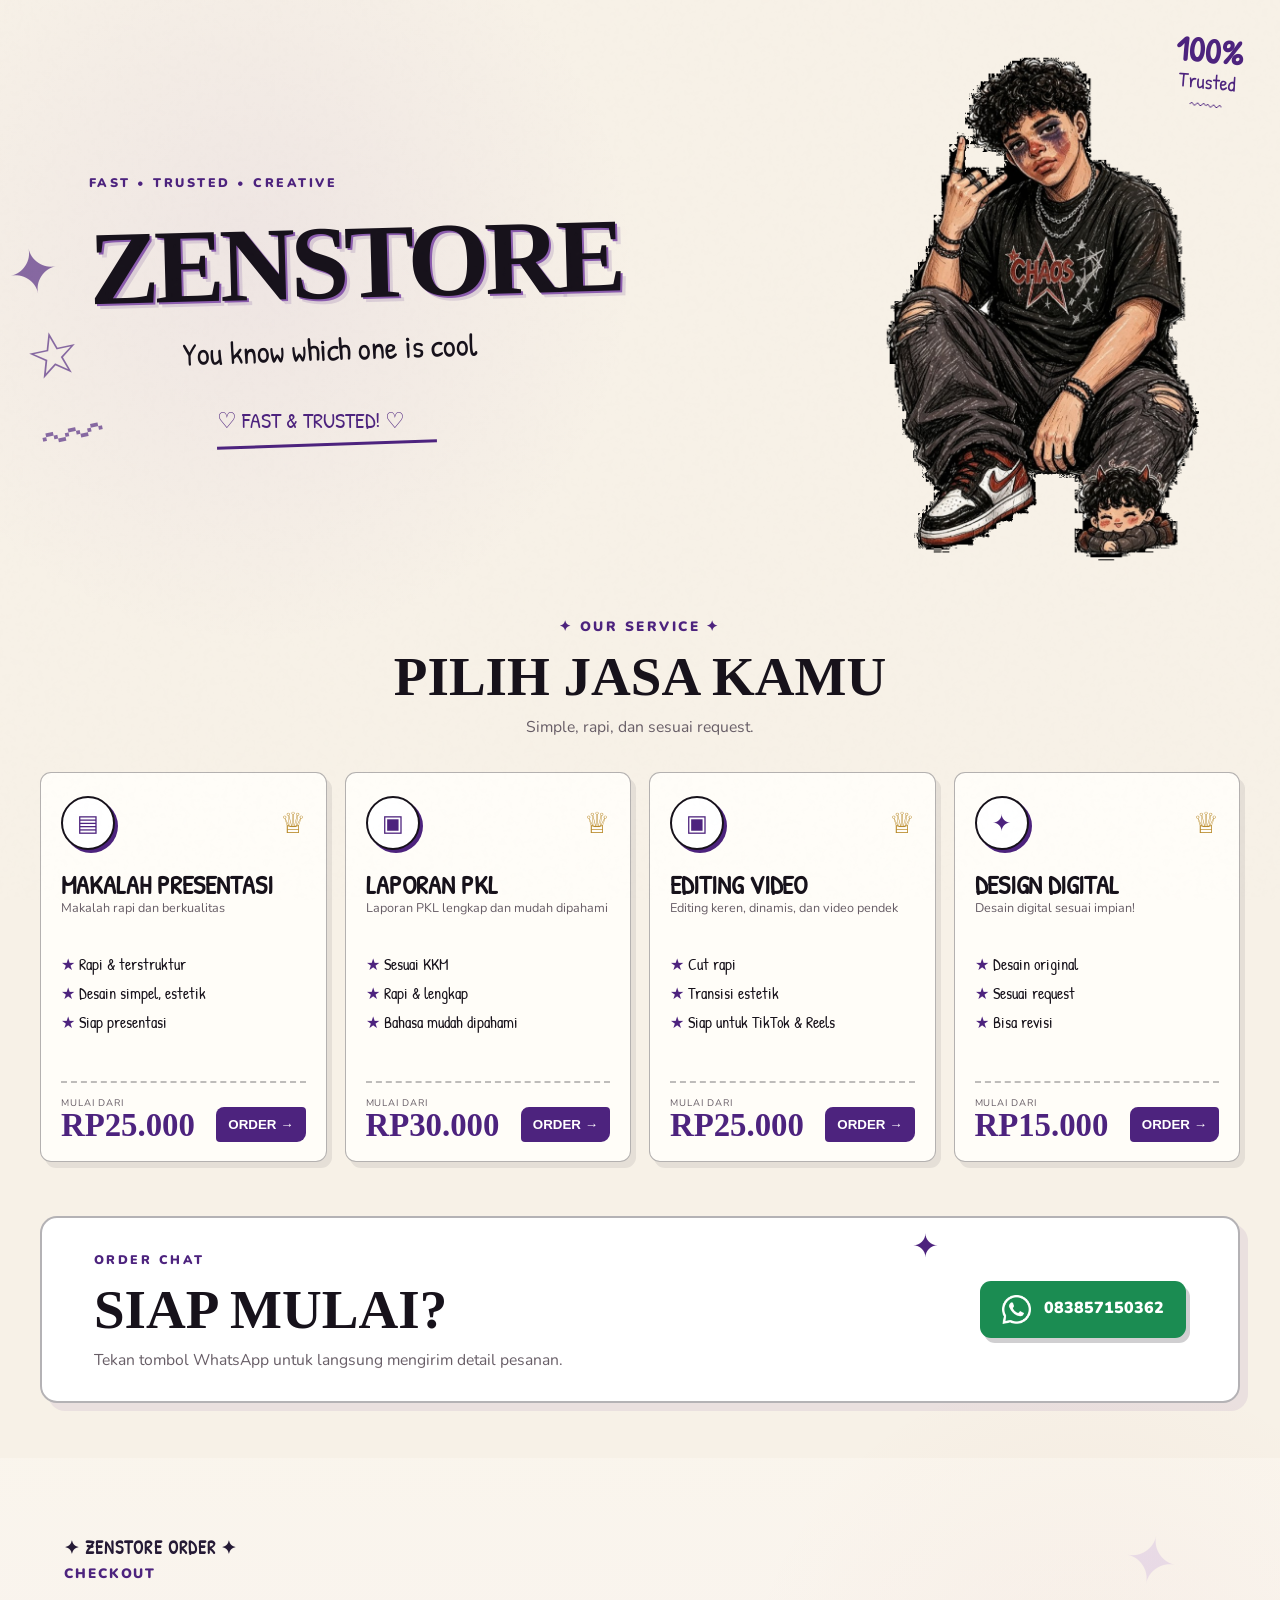
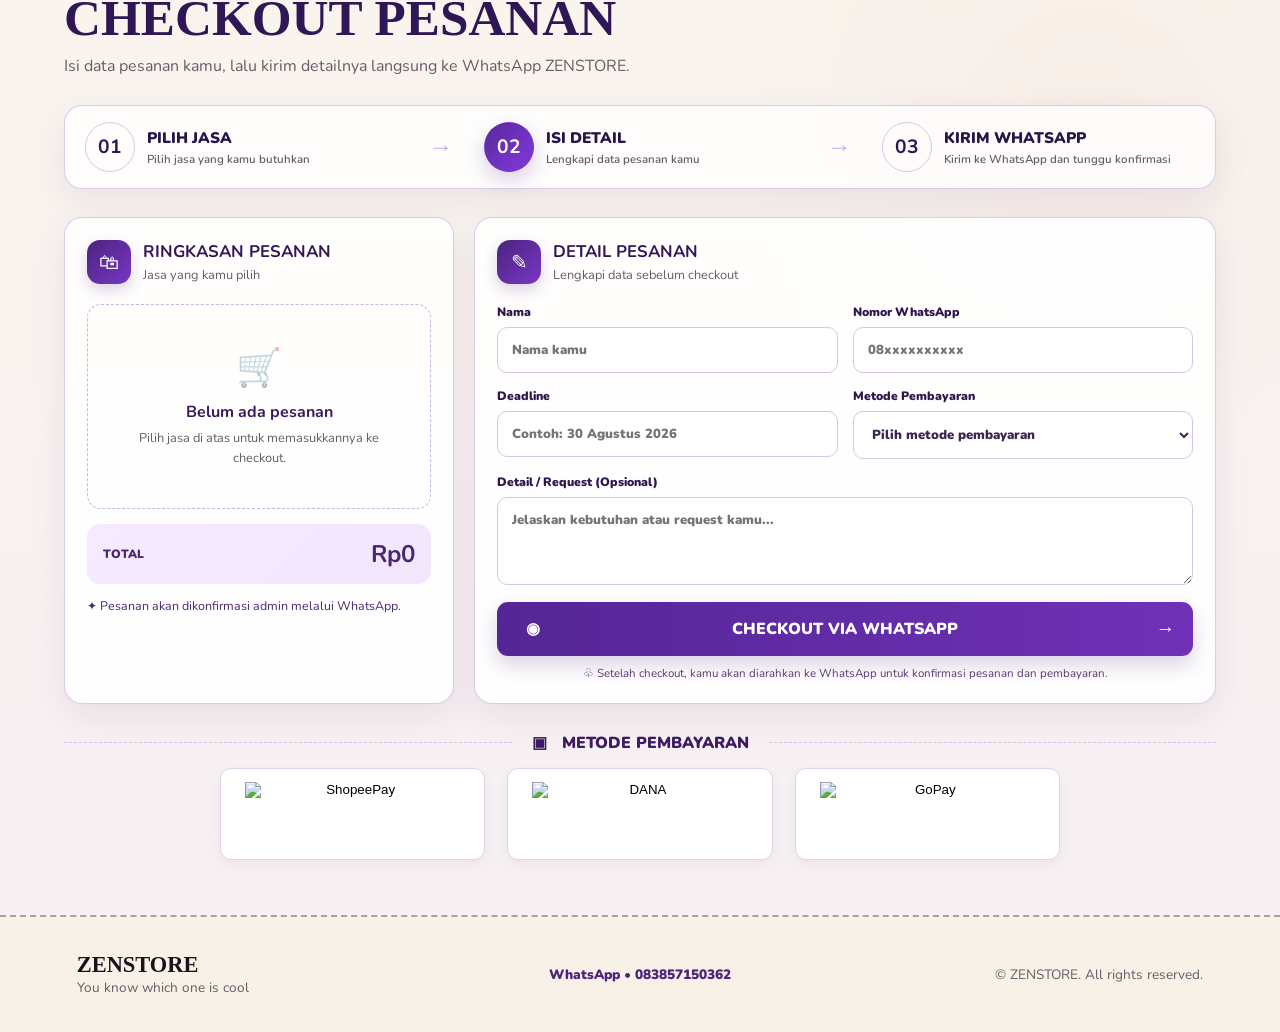
==== index.html @ d2e1fb4a "Update index.html" ====
<!DOCTYPE html>
<html lang="id">
<head>
  <meta charset="UTF-8">
  <meta name="viewport" content="width=device-width, initial-scale=1.0">
  <meta name="description" content="ZENSTORE - Jasa Digital">
  <title>ZENSTORE — Jasa Digital</title>
  <link rel="stylesheet" href="style.css">
  <link rel="preconnect" href="https://fonts.googleapis.com">
  <link rel="preconnect" href="https://fonts.gstatic.com" crossorigin>
  <link href="https://fonts.googleapis.com/css2?family=Patrick+Hand&family=Permanent+Marker&family=Nunito:wght@400;600;700;800;900&display=swap" rel="stylesheet">
</head>
<body>
  <header class="hero">
    <div class="hero-doodles">✦<br>☆<br>〰</div>

    <div class="hero-copy">
      <span class="mini-label">FAST • TRUSTED • CREATIVE</span>
      <h1>ZENSTORE</h1>
      <p class="tagline">You know which one is cool</p>
      <div class="trust">♡ FAST &amp; TRUSTED! ♡<span></span></div>
    </div>

    <div class="trust-badge">
      <strong>100%</strong>
      <span>Trusted</span>
      <small>〰〰</small>
    </div>

    <div class="hero-art">
      <img src="referensi.png?v=2" alt="Ilustrasi ZENSTORE">
    </div>
  </header>

  <main>
    <section class="services-section" id="layanan">
      <div class="section-heading">
        <span>✦ OUR SERVICE ✦</span>
        <h2>PILIH JASA KAMU</h2>
        <p>Simple, rapi, dan sesuai request.</p>
      </div>

      <div class="services-grid">
        <article class="service-card">
          <div class="card-top"><div class="service-icon">▤</div><div class="crown">♕</div></div>
          <h3>MAKALAH PRESENTASI</h3>
          <p class="desc">Makalah rapi dan berkualitas</p>
          <ul>
            <li>★ Rapi &amp; terstruktur</li>
            <li>★ Desain simpel, estetik</li>
            <li>★ Siap presentasi</li>
          </ul>
          <div class="price-row">
            <div><small>MULAI DARI</small><strong>RP25.000</strong></div>
            <button class="order-btn" onclick="orderService('Makalah Presentasi','Rp25.000')">ORDER →</button>
          </div>
        </article>

        <article class="service-card">
          <div class="card-top"><div class="service-icon">▣</div><div class="crown">♕</div></div>
          <h3>LAPORAN PKL</h3>
          <p class="desc">Laporan PKL lengkap dan mudah dipahami</p>
          <ul>
            <li>★ Sesuai KKM</li>
            <li>★ Rapi &amp; lengkap</li>
            <li>★ Bahasa mudah dipahami</li>
          </ul>
          <div class="price-row">
            <div><small>MULAI DARI</small><strong>RP30.000</strong></div>
            <button class="order-btn" onclick="orderService('Laporan PKL','Rp30.000')">ORDER →</button>
          </div>
        </article>

        <article class="service-card">
          <div class="card-top"><div class="service-icon">▣</div><div class="crown">♕</div></div>
          <h3>EDITING VIDEO</h3>
          <p class="desc">Editing keren, dinamis, dan video pendek</p>
          <ul>
            <li>★ Cut rapi</li>
            <li>★ Transisi estetik</li>
            <li>★ Siap untuk TikTok &amp; Reels</li>
          </ul>
          <div class="price-row">
            <div><small>MULAI DARI</small><strong>RP25.000</strong></div>
            <button class="order-btn" onclick="orderService('Editing Video','Rp25.000')">ORDER →</button>
          </div>
        </article>

        <article class="service-card">
          <div class="card-top"><div class="service-icon">✦</div><div class="crown">♕</div></div>
          <h3>DESIGN DIGITAL</h3>
          <p class="desc">Desain digital sesuai impian!</p>
          <ul>
            <li>★ Desain original</li>
            <li>★ Sesuai request</li>
            <li>★ Bisa revisi</li>
          </ul>
          <div class="price-row">
            <div><small>MULAI DARI</small><strong>RP15.000</strong></div>
            <button class="order-btn" onclick="orderService('Design Digital','Rp15.000')">ORDER →</button>
          </div>
        </article>
      </div>
    </section>

    <section class="order-section" id="order">
      <div class="order-paper">
        <div class="scribble">✦</div>
        <div>
          <span class="eyebrow">ORDER CHAT</span>
          <h2>SIAP MULAI?</h2>
          <p>Tekan tombol WhatsApp untuk langsung mengirim detail pesanan.</p>
        </div>
        <a class="whatsapp-main" href="https://wa.me/6283857150362" target="_blank" rel="noopener">
          <span class="wa-icon"><img src="whatsapp.png?v=2" alt=""></span>
          083857150362
        </a>
      </div>
    </section>

    <section class="checkout-section" id="checkout">
      <div class="checkout-head">
        <div>
          <span class="checkout-kicker">✦ ZENSTORE ORDER ✦</span>
          <span class="checkout-label">CHECKOUT</span>
          <h2>CHECKOUT PESANAN</h2>
          <p>Isi data pesanan kamu, lalu kirim detailnya langsung ke WhatsApp ZENSTORE.</p>
        </div>
        <div class="checkout-steps" aria-label="Tahapan checkout">
          <div class="step active"><b>01</b><span>PILIH JASA<small>Pilih jasa yang kamu butuhkan</small></span></div>
          <i>→</i>
          <div class="step current"><b>02</b><span>ISI DETAIL<small>Lengkapi data pesanan kamu</small></span></div>
          <i>→</i>
          <div class="step"><b>03</b><span>KIRIM WHATSAPP<small>Kirim ke WhatsApp dan tunggu konfirmasi</small></span></div>
        </div>
      </div>

      <div class="checkout-layout">
        <aside class="order-summary">
          <div class="checkout-card-title"><span class="checkout-icon">🛍</span><div><h3>RINGKASAN PESANAN</h3><p>Jasa yang kamu pilih</p></div></div>
          <div class="cart-items" id="checkoutItems">
            <div class="empty-cart"><span>🛒</span><strong>Belum ada pesanan</strong><p>Pilih jasa di atas untuk memasukkannya ke checkout.</p></div>
          </div>
          <div class="checkout-total"><span>TOTAL</span><strong id="checkoutTotal">Rp0</strong></div>
          <div class="checkout-confirm">✦ Pesanan akan dikonfirmasi admin melalui WhatsApp.</div>
        </aside>

        <div class="checkout-form-card">
          <div class="checkout-card-title"><span class="checkout-icon">✎</span><div><h3>DETAIL PESANAN</h3><p>Lengkapi data sebelum checkout</p></div></div>
          <form id="checkoutForm">
            <div class="form-grid">
              <label>Nama<input id="customerName" type="text" placeholder="Nama kamu" required></label>
              <label>Nomor WhatsApp<input id="customerWhatsapp" type="tel" placeholder="08xxxxxxxxxx" required></label>
              <label>Deadline<input id="customerDeadline" type="text" placeholder="Contoh: 30 Agustus 2026" required></label>
              <label>Metode Pembayaran
                <select id="paymentMethod" required>
                  <option value="">Pilih metode pembayaran</option>
                  <option>ShopeePay</option>
                  <option>DANA</option>
                  <option>GoPay</option>
                </select>
              </label>
              <label class="full">Detail / Request (Opsional)<textarea id="customerDetail" rows="3" placeholder="Jelaskan kebutuhan atau request kamu..."></textarea></label>
            </div>
            <button class="checkout-submit" type="submit"><span>◉</span> CHECKOUT VIA WHATSAPP <b>→</b></button>
            <p class="checkout-note">♧ Setelah checkout, kamu akan diarahkan ke WhatsApp untuk konfirmasi pesanan dan pembayaran.</p>
          </form>
        </div>
      </div>

      <div class="checkout-payment">
        <div class="payment-divider"><span>▣ &nbsp; METODE PEMBAYARAN</span></div>
        <div class="payment-logo-row">
          <button type="button" class="payment-logo-card" data-method="ShopeePay"><img src="./assets/payment/shopeepay.jpg" alt="ShopeePay"></button>
          <button type="button" class="payment-logo-card" data-method="DANA"><img src="./assets/payment/dana.png" alt="DANA"></button>
          <button type="button" class="payment-logo-card" data-method="GoPay"><img src="./assets/payment/gopay.png" alt="GoPay"></button>
        </div>
      </div>
    </section>
  </main>

  <footer>
    <div><strong>ZENSTORE</strong><span>You know which one is cool</span></div>
    <a href="https://wa.me/6283857150362" target="_blank" rel="noopener">WhatsApp • 083857150362</a>
    <p>© ZENSTORE. All rights reserved.</p>
  </footer>

  <div class="toast" id="toast"></div>

  <script>
    const waNumber = "6283857150362";

    let cart = JSON.parse(localStorage.getItem("zenstoreCart") || "[]");

    function parsePrice(price) {
      return Number(String(price).replace(/[^0-9]/g, "")) || 0;
    }

    function orderService(service, price) {
      const existing = cart.find(item => item.service === service);
      if (existing) existing.qty += 1;
      else cart.push({ service, price, amount: parsePrice(price), qty: 1 });
      saveCart();
      renderCart();
      document.getElementById("checkout").scrollIntoView({ behavior: "smooth", block: "start" });
      showToast(`${service} ditambahkan ke checkout.`);
    }

    function saveCart() {
      localStorage.setItem("zenstoreCart", JSON.stringify(cart));
    }

    function renderCart() {
      const box = document.getElementById("checkoutItems");
      const totalEl = document.getElementById("checkoutTotal");
      if (!box || !totalEl) return;
      if (!cart.length) {
        box.innerHTML = '<div class="empty-cart"><span>🛒</span><strong>Belum ada pesanan</strong><p>Pilih jasa di atas untuk memasukkannya ke checkout.</p></div>';
        totalEl.textContent = "Rp0";
        return;
      }
      let total = 0;
      box.innerHTML = cart.map((item, index) => {
        const subtotal = item.amount * item.qty;
        total += subtotal;
        return `<div class="cart-row">
          <div class="cart-info"><strong>${item.service}</strong><small>${item.price} / item</small></div>
          <div class="qty-controls"><button type="button" onclick="changeQty(${index}, -1)" aria-label="Kurangi">−</button><b>${item.qty}</b><button type="button" onclick="changeQty(${index}, 1)" aria-label="Tambah">+</button></div>
          <strong class="cart-subtotal">Rp${subtotal.toLocaleString('id-ID')}</strong>
          <button type="button" class="cart-remove" onclick="removeItem(${index})" aria-label="Hapus">×</button>
        </div>`;
      }).join("");
      totalEl.textContent = `Rp${total.toLocaleString("id-ID")}`;
    }

    function changeQty(index, delta) {
      cart[index].qty += delta;
      if (cart[index].qty <= 0) cart.splice(index, 1);
      saveCart();
      renderCart();
    }

    function removeItem(index) {
      cart.splice(index, 1);
      saveCart();
      renderCart();
    }

    document.getElementById("checkoutForm")?.addEventListener("submit", function (e) {
      e.preventDefault();
      if (!cart.length) { showToast("Pilih jasa terlebih dahulu."); return; }
      const name = document.getElementById("customerName").value.trim();
      const phone = document.getElementById("customerWhatsapp").value.trim();
      const deadline = document.getElementById("customerDeadline").value.trim();
      const method = document.getElementById("paymentMethod").value;
      const detail = document.getElementById("customerDetail").value.trim() || "-";
      const items = cart.map(item => `• ${item.service} x${item.qty} — Rp${(item.amount * item.qty).toLocaleString("id-ID")}`).join("\n");
      const total = cart.reduce((sum, item) => sum + item.amount * item.qty, 0);
      const text = `Halo ZENSTORE! Saya ingin checkout pesanan.\n\n*Pesanan:*\n${items}\n\n*Total:* Rp${total.toLocaleString("id-ID")}\n*Nama:* ${name}\n*WhatsApp:* ${phone}\n*Deadline:* ${deadline}\n*Pembayaran:* ${method}\n*Detail/Request:* ${detail}\n\nMohon konfirmasi pesanan dan pembayaran. Terima kasih!`;
      window.open(`https://wa.me/${waNumber}?text=${encodeURIComponent(text)}`, "_blank");
    });

    document.querySelectorAll(".payment-logo-card").forEach(card => {
      card.addEventListener("click", () => {
        document.getElementById("paymentMethod").value = card.dataset.method;
        document.getElementById("paymentMethod").scrollIntoView({ behavior: "smooth", block: "center" });
        showToast(`${card.dataset.method} dipilih.`);
      });
    });

    async function copyNumber(method) {
      const number = "083857150362";
      try {
        await navigator.clipboard.writeText(number);
        showToast(`${method}: nomor ${number} berhasil disalin!`);
      } catch {
        showToast(`Nomor ${method}: ${number}`);
      }
    }

    function showToast(text) {
      const toast = document.getElementById("toast");
      toast.textContent = text;
      toast.classList.add("show");
      setTimeout(() => toast.classList.remove("show"), 2600);
    }

    const observer = new IntersectionObserver(entries => {
      entries.forEach(entry => {
        if (entry.isIntersecting) entry.target.classList.add("visible");
      });
    }, { threshold: 0.08 });

    document.querySelectorAll(".service-card, .order-paper, .checkout-section, .checkout-card-title, .payment-logo-card").forEach(el => observer.observe(el));
    renderCart();
  </script>
</body>
</html>
---- style.css ----
*{box-sizing:border-box;margin:0;padding:0}
:root{--ink:#17121b;--purple:#4d237e;--cream:#f7f1e7;--paper:#fffdf8;--orange:#b7472d;--muted:#675d66;--border:rgba(23,18,27,.32)}
html{scroll-behavior:smooth}
body{font-family:"Nunito",Arial,sans-serif;color:var(--ink);background:radial-gradient(circle at 20% 10%,rgba(122,69,168,.07),transparent 24rem),radial-gradient(circle at 85% 65%,rgba(183,71,45,.06),transparent 22rem),var(--cream);overflow-x:hidden}
body:before{content:"";position:fixed;inset:0;pointer-events:none;opacity:.06;z-index:50;background-image:url("data:image/svg+xml,%3Csvg viewBox='0 0 160 160' xmlns='http://www.w3.org/2000/svg'%3E%3Cfilter id='n'%3E%3CfeTurbulence type='fractalNoise' baseFrequency='.85' numOctaves='3' stitchTiles='stitch'/%3E%3C/filter%3E%3Crect width='100%25' height='100%25' filter='url(%23n)' opacity='.16'/%3E%3C/svg%3E")}

.hero{width:min(1280px,100%);min-height:590px;margin:auto;padding:42px 34px 15px;position:relative;display:grid;grid-template-columns:minmax(0,1fr) 420px;align-items:center;gap:24px}
.hero-copy{position:relative;z-index:3;padding-left:55px}
.mini-label,.eyebrow{font-size:.78rem;letter-spacing:.2em;font-weight:900;color:var(--purple)}
.hero h1{font-family:"Permanent Marker",cursive;font-size:clamp(5rem,8.2vw,8.3rem);line-height:.8;letter-spacing:-.045em;margin:25px 0 20px;color:#17121b;text-shadow:2px 2px 0 #8b5cae,5px 5px 0 rgba(77,35,126,.14);transform:rotate(-1.5deg)}
.tagline{font-family:"Patrick Hand",cursive;font-size:clamp(1.5rem,2.5vw,2.2rem);margin-left:13%;transform:rotate(-2deg)}
.trust{margin:40px 0 0 18%;font-family:"Patrick Hand",cursive;font-size:1.35rem;color:var(--purple)}
.trust span{display:block;width:220px;height:3px;margin-top:8px;background:var(--purple);transform:rotate(-2deg)}
.trust-badge{position:absolute;right:38px;top:35px;z-index:4;font-family:"Patrick Hand",cursive;color:var(--purple);transform:rotate(5deg);display:flex;flex-direction:column;align-items:center}
.trust-badge strong{font-size:2.2rem;line-height:.9}.trust-badge span{font-size:1.3rem}.trust-badge small{font-size:1rem}
.hero-art{position:relative;width:100%;height:530px;display:flex;justify-content:center;align-items:center;z-index:2}
.hero-art img{display:block;width:100%;height:100%;object-fit:contain;object-position:center;background:transparent}
.hero-doodles{position:absolute;left:2%;bottom:18%;font-size:3.8rem;line-height:1.4;color:var(--purple);opacity:.65;transform:rotate(-12deg);z-index:1}

main{width:min(1280px,100%);margin:auto}
.services-section,.order-section{width:calc(100% - 68px);max-width:1200px;margin:0 auto}
.services-section{padding:25px 0 52px}
.section-heading{text-align:center;margin-bottom:34px}
.section-heading span{color:var(--purple);font-size:.85rem;font-weight:900;letter-spacing:.18em}
.section-heading h2,.payment-header h2,.order-paper h2{font-family:"Permanent Marker",cursive;font-size:clamp(2.2rem,4.3vw,3.7rem);margin:8px 0}
.section-heading p,.payment-header p,.order-paper p{color:var(--muted);font-size:.98rem}

.services-grid{display:grid;grid-template-columns:repeat(4,minmax(0,1fr));gap:18px;width:100%;align-items:stretch}
.service-card{background:rgba(255,253,248,.97);border:1.8px solid var(--border);border-radius:11px;padding:23px 20px 19px;min-width:0;height:390px;width:100%;display:flex;flex-direction:column;position:relative;box-shadow:5px 6px 0 rgba(23,18,27,.08);transform:translateY(18px);opacity:0;transition:.55s ease}
.service-card.visible{opacity:1;transform:translateY(0)}
.service-card:hover{transform:translateY(-6px);box-shadow:8px 10px 0 rgba(77,35,126,.14)}
.card-top{display:flex;justify-content:space-between;align-items:center}
.service-icon{width:54px;height:54px;display:grid;place-items:center;border:2px solid var(--ink);border-radius:50%;font-size:1.45rem;color:var(--purple);background:#fff;box-shadow:3px 3px 0 var(--purple)}
.crown{color:#b98a29;font-size:1.8rem}
.service-card h3{font-family:"Patrick Hand",cursive;font-size:1.65rem;margin:21px 0 2px;line-height:1}
.desc{color:var(--muted);font-size:.79rem;min-height:40px}
.service-card ul{list-style:none;margin:14px 0;display:grid;gap:7px;font-family:"Patrick Hand",cursive;font-size:1rem}
.service-card li{white-space:nowrap}.service-card li::first-letter{color:var(--purple)}
.price-row{margin-top:auto;border-top:2px dashed rgba(23,18,27,.28);padding-top:13px;display:flex;justify-content:space-between;align-items:end;gap:7px}
.price-row small{display:block;font-size:.6rem;letter-spacing:.1em;color:var(--muted)}
.price-row strong{font-family:"Permanent Marker",cursive;color:var(--purple);font-size:2.05rem;line-height:1}
.order-btn{border:0;background:var(--purple);color:#fff;padding:10px 12px;border-radius:8px 4px 9px 4px;font-weight:900;cursor:pointer;white-space:nowrap}
.order-btn:hover{background:var(--orange);transform:translateY(-2px)}

.order-section{padding:2px 0 55px}
.order-paper{background:#fff;border:2px solid var(--border);padding:30px 52px;width:100%;display:flex;align-items:center;justify-content:space-between;gap:30px;position:relative;border-radius:17px;box-shadow:8px 8px 0 rgba(77,35,126,.08);transform:translateY(18px);opacity:0;transition:.6s ease}
.order-paper.visible{opacity:1;transform:translateY(0)}
.scribble{position:absolute;right:25%;top:7px;font-size:2rem;color:var(--purple)}
.whatsapp-main{text-decoration:none;background:#1b8c52;color:#fff;padding:14px 22px;border-radius:11px;font-weight:900;font-size:1rem;box-shadow:4px 5px 0 rgba(23,18,27,.2);white-space:nowrap}
.wa-icon{display:inline-flex;align-items:center;justify-content:center;width:29px;height:29px;margin-right:8px;vertical-align:middle}.wa-icon img{width:29px;height:29px;object-fit:contain;display:block}

.payment-section{padding:8px 34px 80px;text-align:center}
.payment-header{margin-bottom:28px}
.payment-grid{max-width:1000px;margin:auto;display:grid;grid-template-columns:repeat(3,1fr);gap:18px}
.payment-card{appearance:none;border:2px solid var(--border);background:rgba(255,253,248,.95);border-radius:14px;padding:22px 15px;cursor:pointer;display:flex;align-items:center;flex-direction:column;gap:5px;transition:.25s}
.payment-card:hover{transform:translateY(-5px);box-shadow:5px 6px 0 rgba(77,35,126,.14)}
.payment-logo{width:92px;height:92px;border-radius:20px;display:grid;place-items:center;overflow:hidden;margin-bottom:8px;border:2px solid rgba(23,18,27,.25);background:#fff;box-shadow:3px 4px 0 rgba(77,35,126,.1)}
.payment-logo img{width:100%;height:100%;display:block;object-fit:contain;padding:5px}
.payment-card strong{font-size:1.05rem}.payment-card span{font-family:"Patrick Hand",cursive;font-size:1.25rem}.payment-card small{color:var(--muted);font-size:.72rem}
.payment-note{margin-top:23px;color:var(--purple);font-family:"Patrick Hand",cursive;font-size:1.15rem}

footer{padding:35px 6vw;border-top:2px dashed rgba(23,18,27,.35);display:grid;grid-template-columns:1fr auto 1fr;align-items:center;gap:20px;font-size:.85rem}
footer strong{font-family:"Permanent Marker",cursive;font-size:1.4rem}footer span{display:block;color:var(--muted)}footer a{color:var(--purple);font-weight:900;text-decoration:none}footer p{text-align:right;color:var(--muted)}
.toast{position:fixed;left:50%;bottom:25px;transform:translate(-50%,80px);background:var(--ink);color:#fff;padding:13px 18px;border-radius:10px;z-index:100;opacity:0;transition:.3s;font-weight:800;box-shadow:0 7px 25px rgba(0,0,0,.18)}.toast.show{opacity:1;transform:translate(-50%,0)}

@media(max-width:1050px){
  .hero{grid-template-columns:minmax(0,1fr) 340px;padding-left:25px;padding-right:25px}
  .hero-copy{padding-left:30px}.hero-art{height:470px}
  .hero h1{font-size:clamp(4.4rem,9vw,7rem)}
  .services-grid{grid-template-columns:repeat(2,1fr)}
}
@media(max-width:760px){
  .hero{grid-template-columns:1fr;min-height:auto;padding:70px 20px 10px;text-align:center}
  .hero-copy{padding-left:0}.hero h1{font-size:clamp(4.2rem,18vw,6.5rem)}
  .tagline{margin-left:0}.trust{margin:30px auto 12px}.trust span{margin-left:auto;margin-right:auto}
  .trust-badge{top:12px;right:8%}.hero-doodles{display:none}
  .hero-art{height:auto;width:min(390px,90vw);justify-self:center}
  .hero-art img{width:100%;height:auto;max-height:none}
  .services-section,.order-section{width:calc(100% - 30px)}
  .services-grid{grid-template-columns:1fr}.service-card{height:auto;min-height:375px}
  .order-paper{flex-direction:column;text-align:center;padding:28px 22px}.scribble{right:8%}
  .payment-section{padding-left:20px;padding-right:20px}.payment-grid{grid-template-columns:1fr}
  footer{grid-template-columns:1fr;text-align:center}footer p{text-align:center}
}
@media(max-width:430px){.hero h1{font-size:3.9rem}.price-row strong{font-size:1.85rem}.service-card{min-height:365px}}

/* ===== CHECKOUT SECTION ===== */
.checkout-section{position:relative;padding:78px 5vw 0;background:linear-gradient(180deg,rgba(255,252,247,.35),rgba(246,238,255,.5));overflow:hidden}
.checkout-section:before{content:"✦";position:absolute;right:8%;top:60px;color:#7b3dcc;font-size:4rem;opacity:.12;transform:rotate(12deg)}
.checkout-head{max-width:1200px;margin:0 auto 28px}
.checkout-kicker,.checkout-label{display:block;font-weight:900;letter-spacing:.14em;color:var(--purple)}
.checkout-kicker{font-family:"Patrick Hand",cursive;font-size:1.1rem;letter-spacing:.06em;color:#251a35}
.checkout-label{margin-top:5px;font-size:.85rem}
.checkout-head h2{font-family:"Permanent Marker",cursive;color:#2f1755;font-size:clamp(2rem,4vw,3.35rem);margin:5px 0 8px}
.checkout-head>div:first-child>p{margin:0;color:var(--muted);font-size:1rem}
.checkout-steps{margin-top:28px;border:1.5px solid rgba(112,54,179,.25);border-radius:18px;background:rgba(255,255,255,.8);padding:16px 20px;display:grid;grid-template-columns:1fr 70px 1fr 70px 1fr;align-items:center;gap:8px;box-shadow:0 12px 35px rgba(64,28,102,.08)}
.step{display:flex;align-items:center;gap:12px;min-width:0}.step>b{width:50px;height:50px;border:1.5px solid #d8c6e9;border-radius:50%;display:grid;place-items:center;font-size:1.2rem;color:#2d1751;flex:0 0 auto}.step.current>b{background:linear-gradient(135deg,#5a2a9b,#8138db);color:#fff;border-color:transparent;box-shadow:0 8px 20px rgba(92,43,157,.22)}.step span{font-weight:900;color:#29154b;font-size:.96rem}.step small{display:block;font-weight:600;color:var(--muted);font-size:.72rem;margin-top:3px}.checkout-steps i{text-align:center;color:#c9addf;font-size:1.5rem;font-style:normal}
.checkout-layout{max-width:1200px;margin:0 auto;display:grid;grid-template-columns:390px 1fr;gap:20px;align-items:stretch}
.order-summary,.checkout-form-card{background:rgba(255,255,255,.88);border:1.5px solid rgba(112,54,179,.25);border-radius:18px;padding:22px;box-shadow:0 12px 35px rgba(64,28,102,.08)}
.checkout-card-title{display:flex;align-items:center;gap:12px;margin-bottom:20px}.checkout-icon{width:44px;height:44px;border-radius:13px;background:linear-gradient(135deg,#4c237f,#7837c5);color:#fff;display:grid;place-items:center;font-size:1.25rem;box-shadow:0 6px 15px rgba(76,35,127,.2)}.checkout-card-title h3{margin:0;color:#321657;font-size:1.05rem}.checkout-card-title p{margin:3px 0 0;color:var(--muted);font-size:.8rem}
.cart-items{min-height:205px;border:1.5px dashed #cdb5e2;border-radius:14px;padding:13px}.empty-cart{min-height:175px;display:flex;flex-direction:column;align-items:center;justify-content:center;text-align:center;color:var(--muted);padding:10px}.empty-cart span{font-size:2.3rem;opacity:.5;margin-bottom:8px}.empty-cart strong{color:#3a1b59;font-size:1rem}.empty-cart p{max-width:250px;margin:6px 0 0;font-size:.8rem;line-height:1.5}
.cart-row{display:grid;grid-template-columns:1fr auto auto auto;align-items:center;gap:9px;padding:12px 4px;border-bottom:1px solid #eee5f5}.cart-row:last-child{border-bottom:0}.cart-info strong{display:block;font-size:.84rem;color:#321657}.cart-info small{display:block;color:var(--muted);font-size:.7rem;margin-top:2px}.qty-controls{display:flex;align-items:center;gap:6px}.qty-controls button{width:26px;height:26px;border:1px solid #d8c5e8;border-radius:7px;background:#fff;color:#4e2381;cursor:pointer;font-weight:900}.qty-controls b{min-width:16px;text-align:center;font-size:.8rem}.cart-subtotal{font-size:.78rem;color:#3e1d63;white-space:nowrap}.cart-remove{border:0;background:none;color:#9b6db7;font-size:1.2rem;cursor:pointer}.checkout-total{margin-top:15px;background:linear-gradient(135deg,#f5eaff,#f1e6fb);border-radius:13px;padding:14px 16px;display:flex;align-items:center;justify-content:space-between}.checkout-total span{font-size:.75rem;font-weight:900;color:#4a2571}.checkout-total strong{font-size:1.5rem;color:#4a2571}.checkout-confirm{font-size:.78rem;color:#4c286f;margin-top:13px}
.form-grid{display:grid;grid-template-columns:1fr 1fr;gap:15px}.form-grid label{font-size:.76rem;font-weight:900;color:#2d174d}.form-grid label.full{grid-column:1/-1}.form-grid input,.form-grid select,.form-grid textarea{display:block;width:100%;box-sizing:border-box;margin-top:7px;border:1.5px solid #d8c5e7;border-radius:10px;background:#fff;padding:13px 14px;font:inherit;font-size:.82rem;color:#3c2752;outline:none;transition:.2s}.form-grid input:focus,.form-grid select:focus,.form-grid textarea:focus{border-color:#7036b3;box-shadow:0 0 0 3px rgba(112,54,179,.08)}.form-grid textarea{resize:vertical;min-height:88px}.checkout-submit{width:100%;margin-top:17px;border:0;border-radius:11px;padding:14px 18px;background:linear-gradient(90deg,#542695,#7031b7);color:#fff;font:900 1rem "Nunito",sans-serif;cursor:pointer;display:grid;grid-template-columns:35px 1fr 35px;align-items:center;box-shadow:0 9px 20px rgba(76,35,127,.2);transition:.2s}.checkout-submit:hover{transform:translateY(-2px)}.checkout-submit b{text-align:right;font-size:1.2rem}.checkout-note{text-align:center;margin:9px 0 0;color:#583b70;font-size:.72rem}
.checkout-payment{max-width:1200px;margin:28px auto 0;padding:0 0 55px}.payment-divider{display:flex;align-items:center;gap:20px;color:#3d1b63;font-weight:900}.payment-divider:before,.payment-divider:after{content:"";height:1px;border-top:1px dashed #d7c2e5;flex:1}.payment-logo-row{display:grid;grid-template-columns:repeat(3,1fr);gap:22px;max-width:840px;margin:14px auto 0}.payment-logo-card{height:92px;border:1.5px solid #e2d1eb;background:#fff;border-radius:11px;padding:13px 24px;display:grid;place-items:center;cursor:pointer;transition:.2s;box-shadow:0 4px 12px rgba(64,28,102,.05)}.payment-logo-card:hover{transform:translateY(-3px);box-shadow:0 9px 20px rgba(64,28,102,.1);border-color:#bb94d7}.payment-logo-card img{width:100%;height:100%;object-fit:contain;display:block}
@media(max-width:900px){.checkout-layout{grid-template-columns:1fr}.checkout-steps{grid-template-columns:1fr;gap:12px}.checkout-steps i{display:none}.step{padding:5px 0}.payment-logo-row{grid-template-columns:1fr 1fr}.checkout-section{padding-left:20px;padding-right:20px}}
@media(max-width:560px){.form-grid{grid-template-columns:1fr}.form-grid label.full{grid-column:auto}.payment-logo-row{grid-template-columns:1fr}.cart-row{grid-template-columns:1fr auto}.cart-subtotal{grid-column:1/2}.cart-remove{grid-column:2;grid-row:1}.checkout-submit{font-size:.82rem}.checkout-head h2{font-size:2.15rem}}
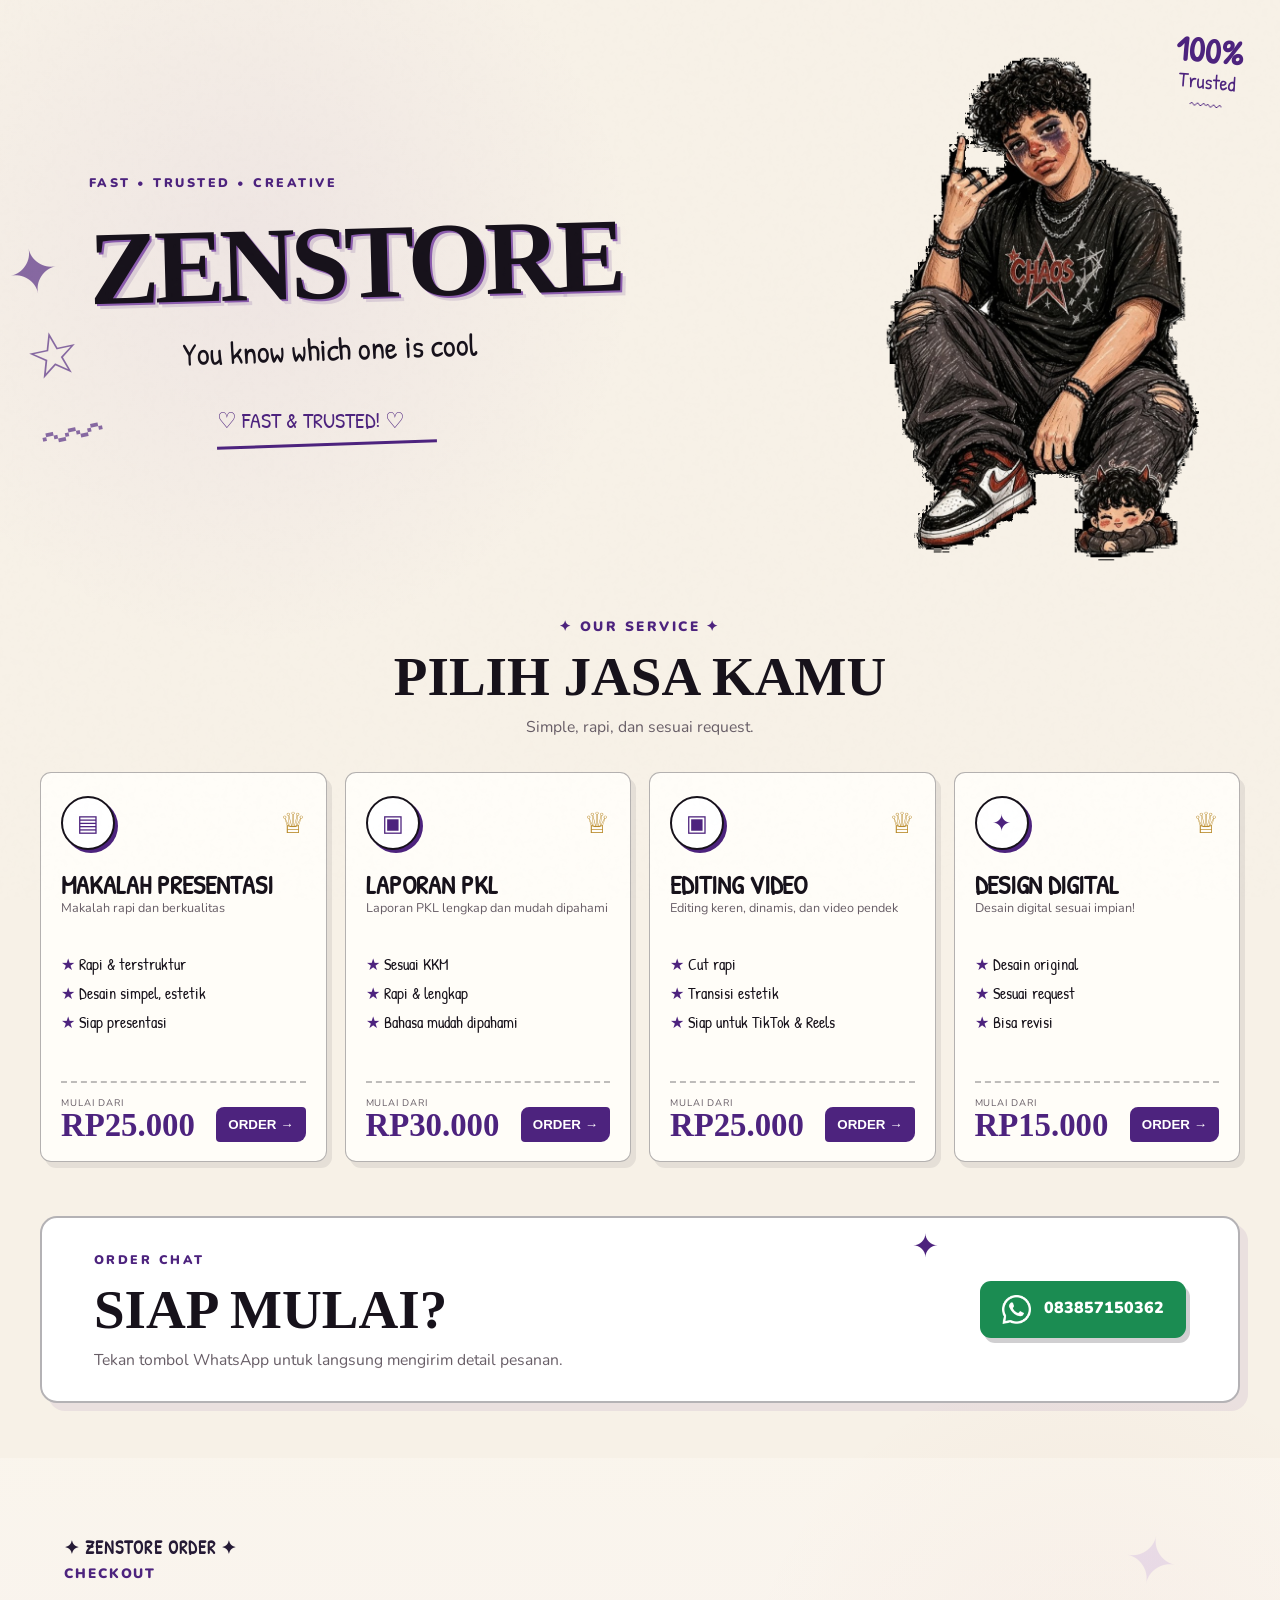
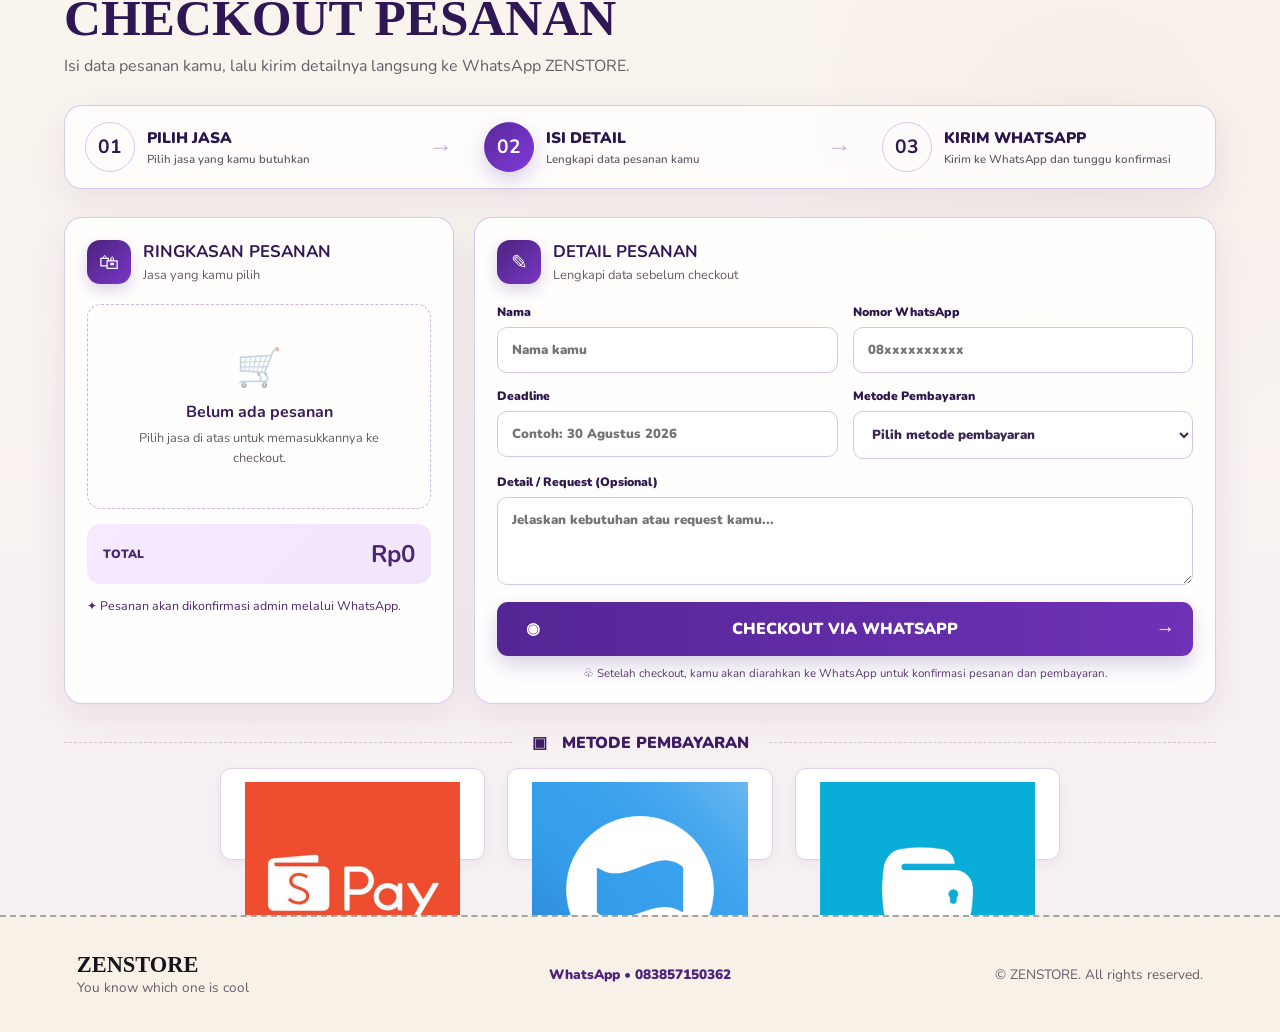
==== commit 94cb8564: "Update index.html" ====
--- a/index.html
+++ b/index.html
@@ -171,9 +171,9 @@
       <div class="checkout-payment">
         <div class="payment-divider"><span>▣ &nbsp; METODE PEMBAYARAN</span></div>
         <div class="payment-logo-row">
-          <button type="button" class="payment-logo-card" data-method="ShopeePay"><img src="./assets/payment/shopeepay.jpg" alt="ShopeePay"></button>
-          <button type="button" class="payment-logo-card" data-method="DANA"><img src="./assets/payment/dana.png" alt="DANA"></button>
-          <button type="button" class="payment-logo-card" data-method="GoPay"><img src="./assets/payment/gopay.png" alt="GoPay"></button>
+          <button type="button" class="payment-logo-card" data-method="ShopeePay"><img src="shopeepay.jpg" alt="ShopeePay"></button>
+          <button type="button" class="payment-logo-card" data-method="DANA"><img src="dana.png" alt="DANA"></button>
+          <button type="button" class="payment-logo-card" data-method="GoPay"><img src="gopay.png" alt="GoPay"></button>
         </div>
       </div>
     </section>
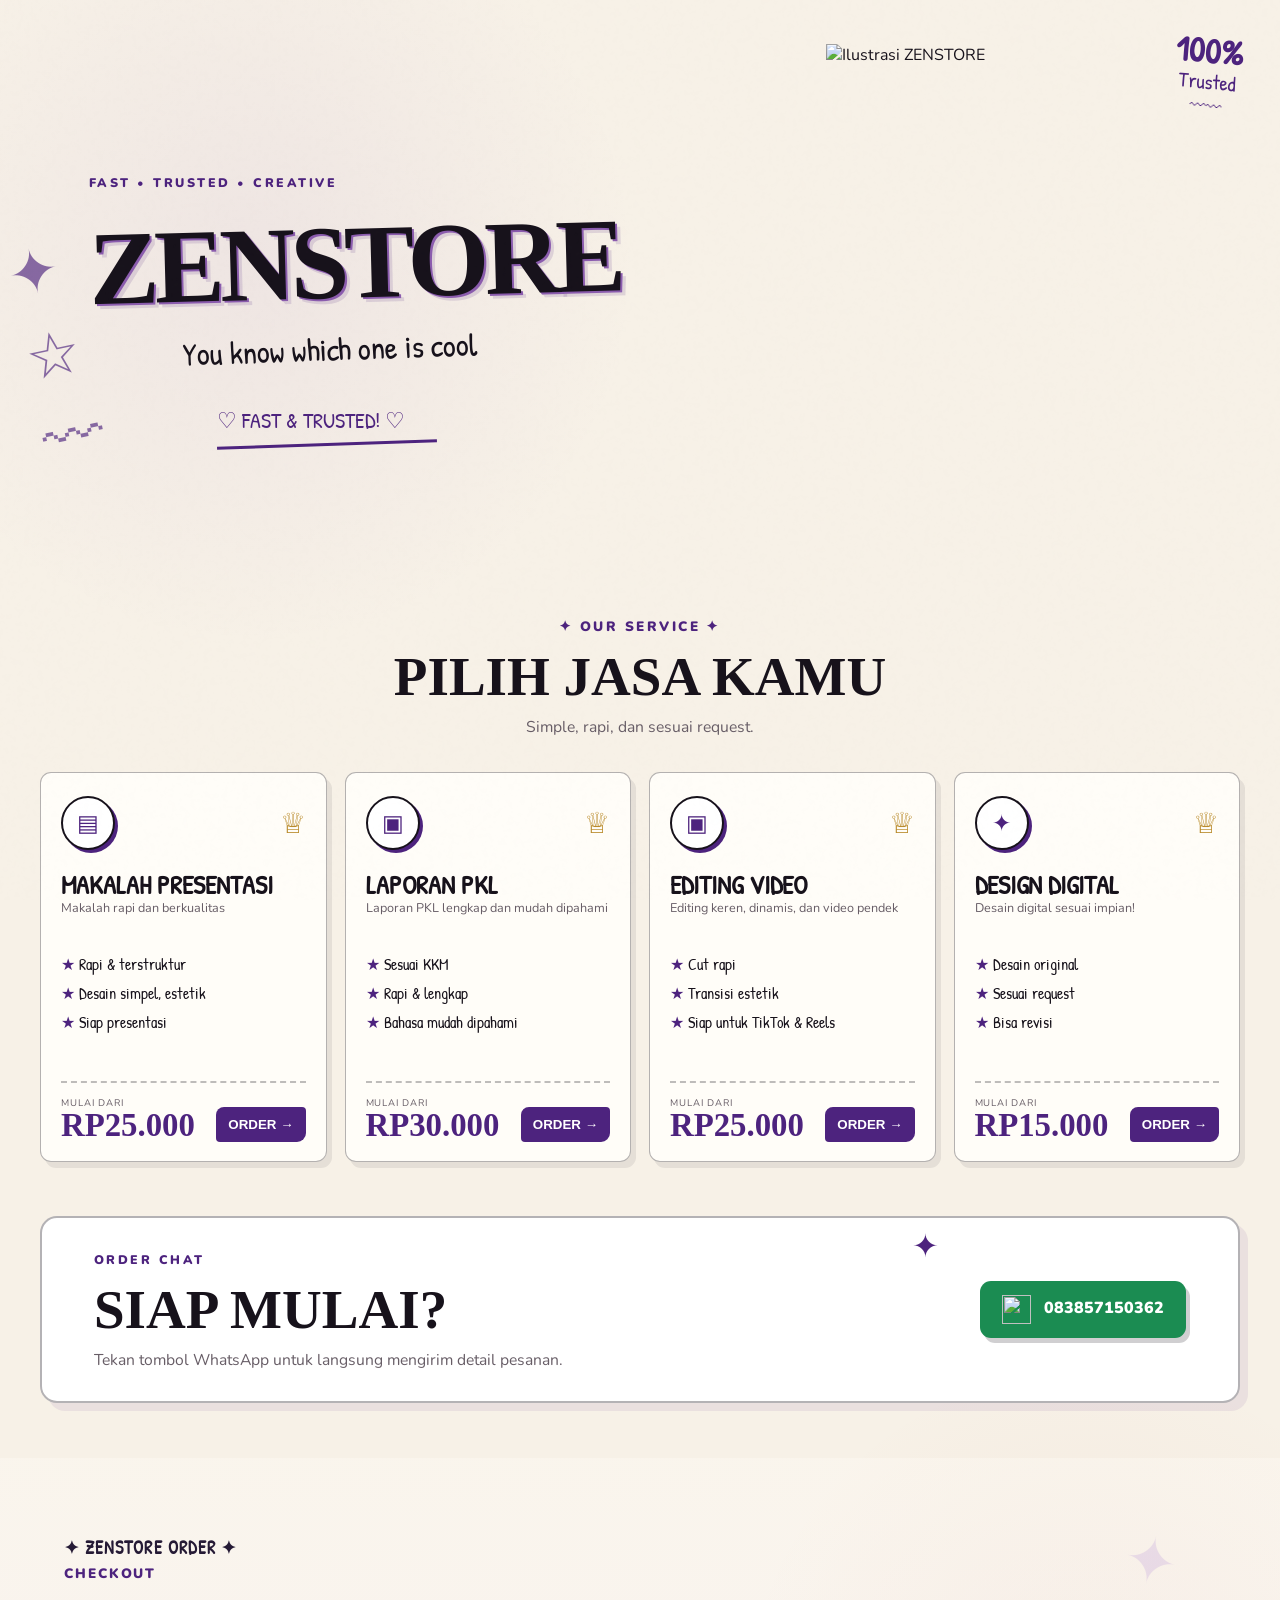
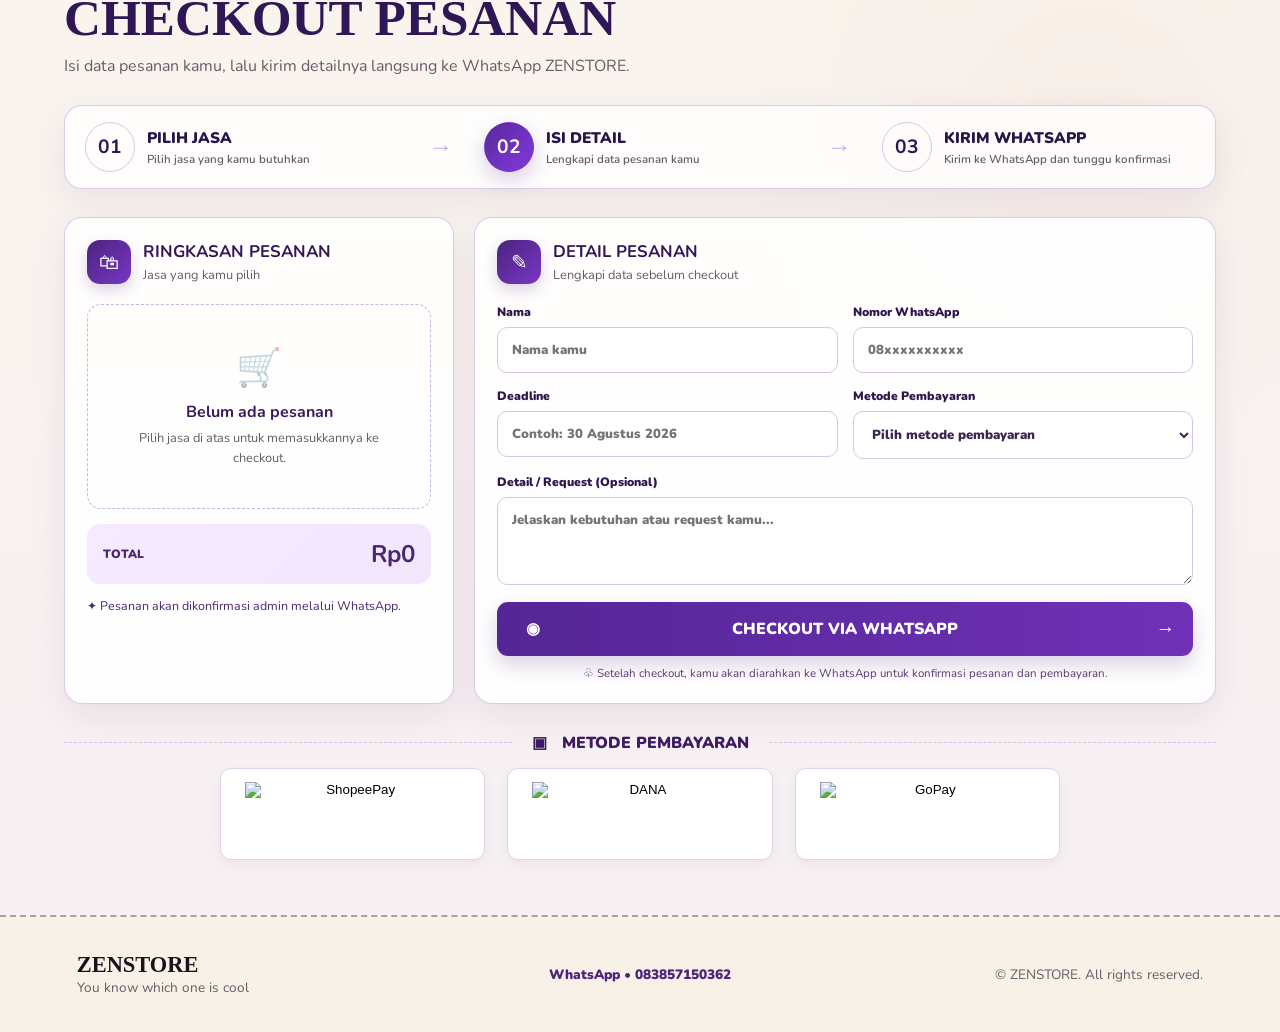
==== commit 75781169: "Add files via upload" ====
--- a/index.html
+++ b/index.html
@@ -28,7 +28,7 @@
     </div>
 
     <div class="hero-art">
-      <img src="referensi.png?v=2" alt="Ilustrasi ZENSTORE">
+      <img src="./assets/referensi.png?v=2" alt="Ilustrasi ZENSTORE">
     </div>
   </header>
 
@@ -112,7 +112,7 @@
           <p>Tekan tombol WhatsApp untuk langsung mengirim detail pesanan.</p>
         </div>
         <a class="whatsapp-main" href="https://wa.me/6283857150362" target="_blank" rel="noopener">
-          <span class="wa-icon"><img src="whatsapp.png?v=2" alt=""></span>
+          <span class="wa-icon"><img src="./assets/whatsapp.png?v=2" alt=""></span>
           083857150362
         </a>
       </div>
@@ -171,9 +171,9 @@
       <div class="checkout-payment">
         <div class="payment-divider"><span>▣ &nbsp; METODE PEMBAYARAN</span></div>
         <div class="payment-logo-row">
-          <button type="button" class="payment-logo-card" data-method="ShopeePay"><img src="shopeepay.jpg" alt="ShopeePay"></button>
-          <button type="button" class="payment-logo-card" data-method="DANA"><img src="dana.png" alt="DANA"></button>
-          <button type="button" class="payment-logo-card" data-method="GoPay"><img src="gopay.png" alt="GoPay"></button>
+          <button type="button" class="payment-logo-card" data-method="ShopeePay"><img src="./assets/payment/shopeepay.jpg" alt="ShopeePay"></button>
+          <button type="button" class="payment-logo-card" data-method="DANA"><img src="./assets/payment/dana.png" alt="DANA"></button>
+          <button type="button" class="payment-logo-card" data-method="GoPay"><img src="./assets/payment/gopay.png" alt="GoPay"></button>
         </div>
       </div>
     </section>
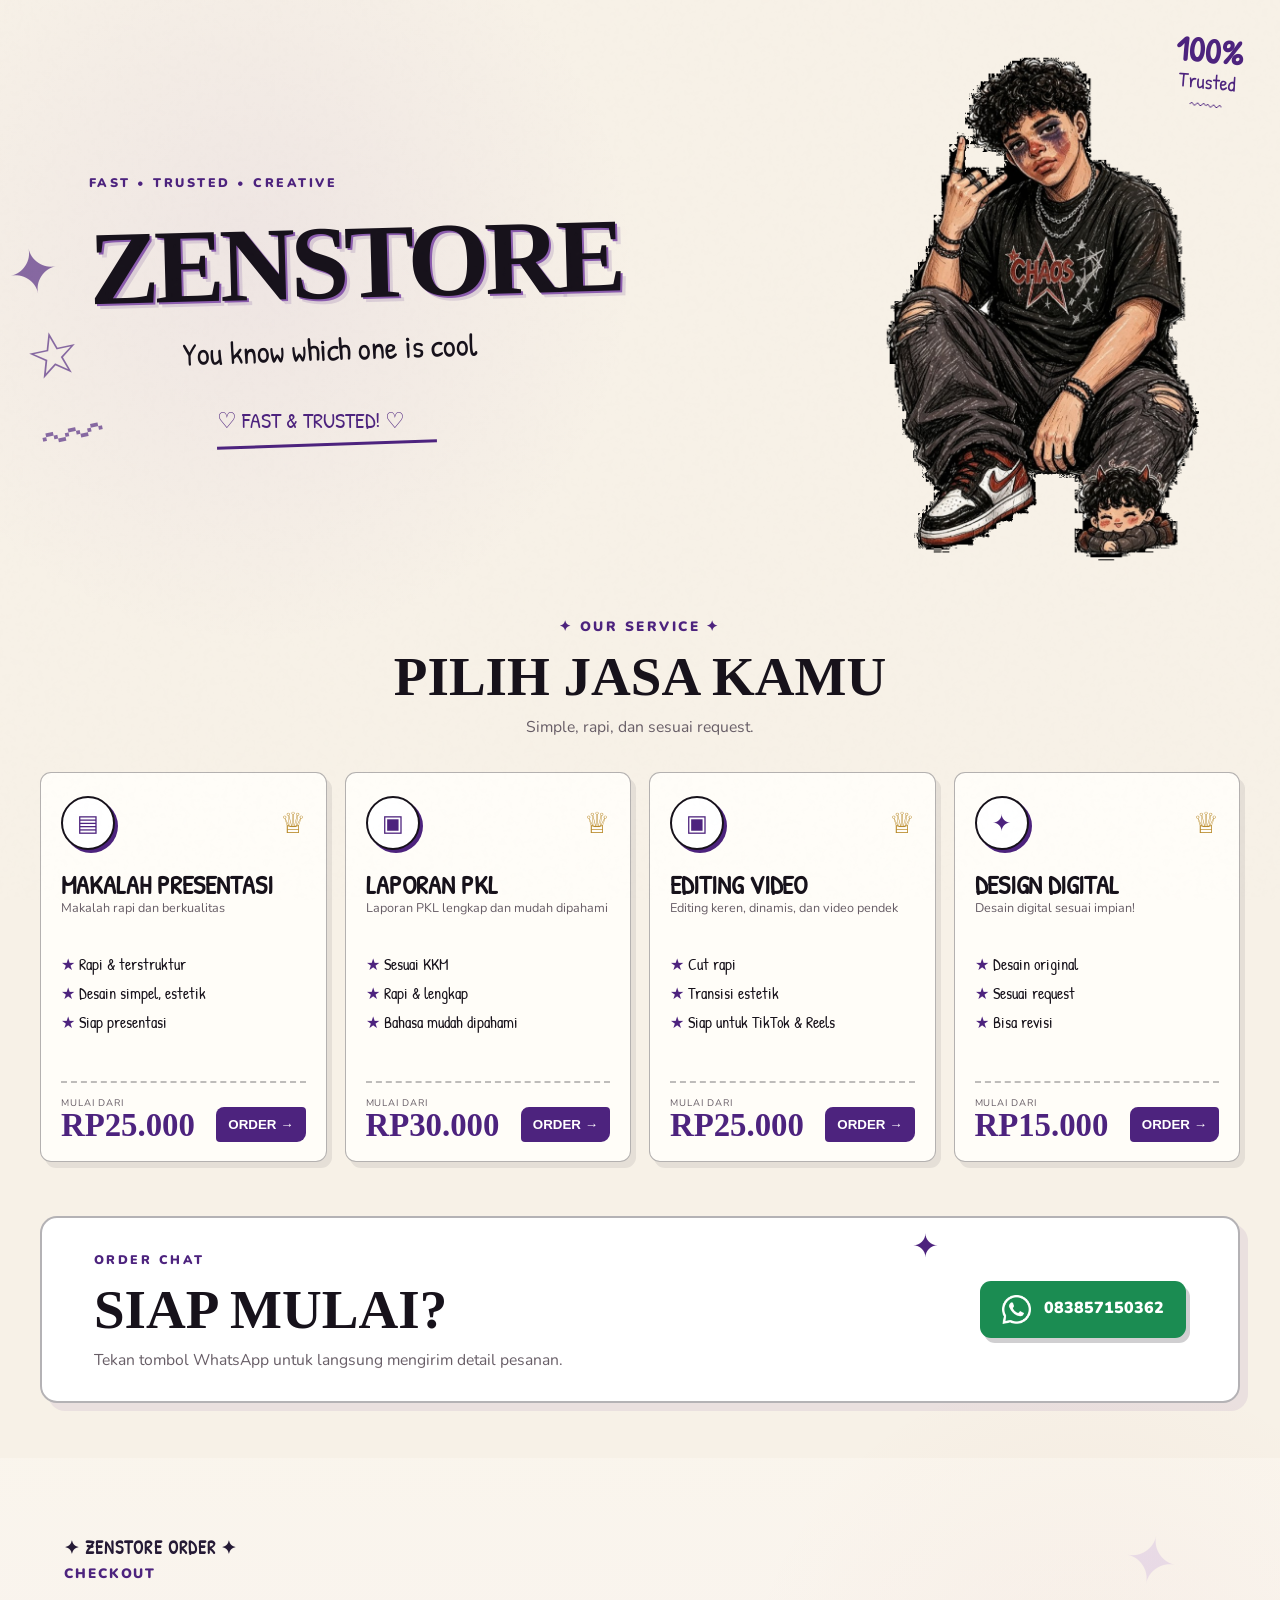
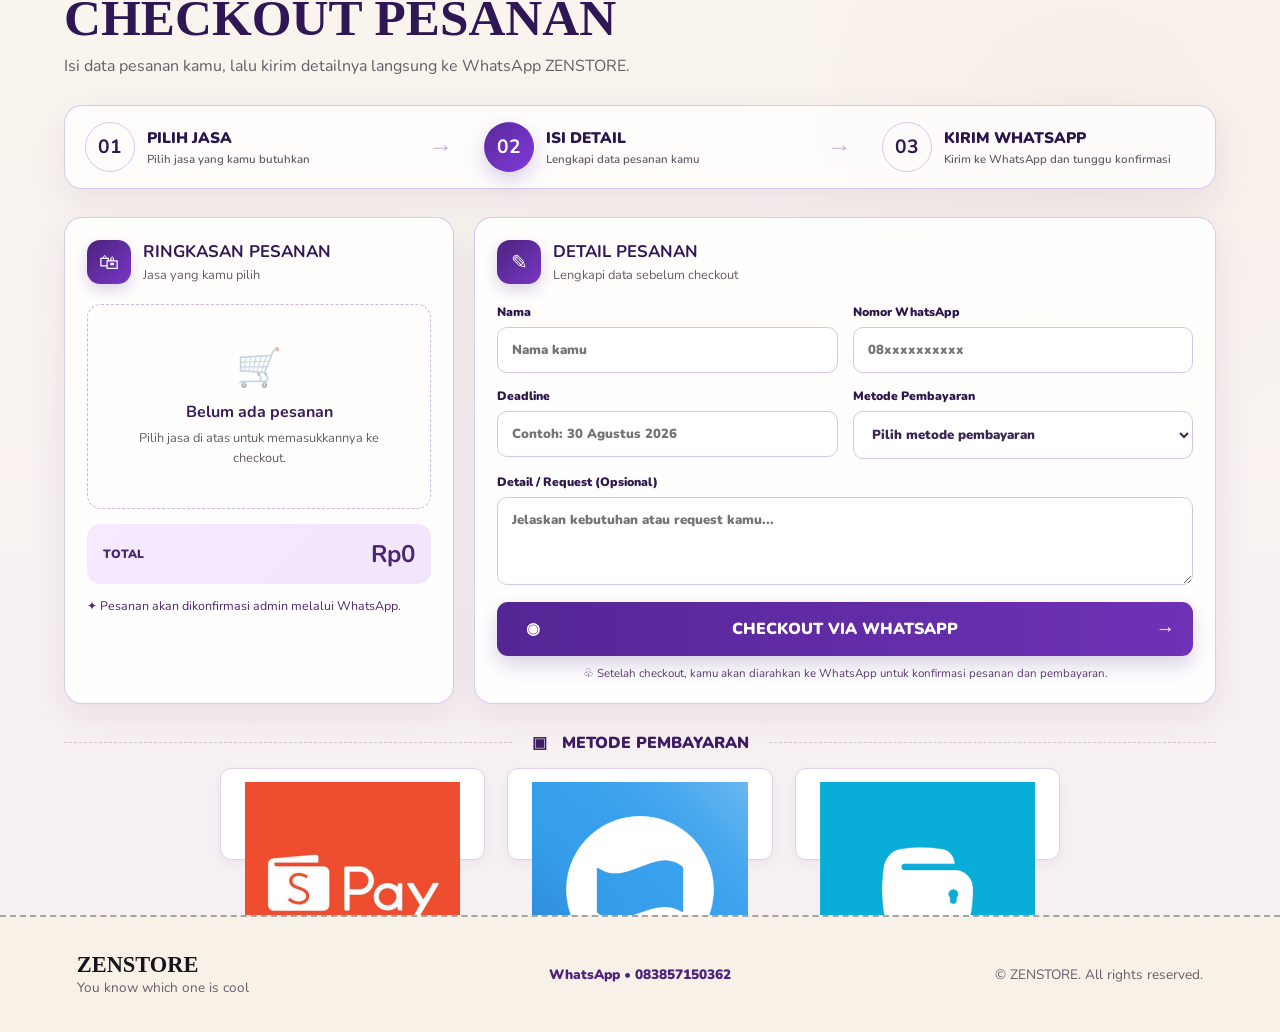
==== commit 0db308b7: "Update index.html" ====
--- a/index.html
+++ b/index.html
@@ -28,7 +28,7 @@
     </div>
 
     <div class="hero-art">
-      <img src="./assets/referensi.png?v=2" alt="Ilustrasi ZENSTORE">
+      <img src="referensi.png?v=2" alt="Ilustrasi ZENSTORE">
     </div>
   </header>
 
@@ -112,7 +112,7 @@
           <p>Tekan tombol WhatsApp untuk langsung mengirim detail pesanan.</p>
         </div>
         <a class="whatsapp-main" href="https://wa.me/6283857150362" target="_blank" rel="noopener">
-          <span class="wa-icon"><img src="./assets/whatsapp.png?v=2" alt=""></span>
+          <span class="wa-icon"><img src="whatsapp.png?v=2" alt=""></span>
           083857150362
         </a>
       </div>
@@ -171,9 +171,9 @@
       <div class="checkout-payment">
         <div class="payment-divider"><span>▣ &nbsp; METODE PEMBAYARAN</span></div>
         <div class="payment-logo-row">
-          <button type="button" class="payment-logo-card" data-method="ShopeePay"><img src="./assets/payment/shopeepay.jpg" alt="ShopeePay"></button>
-          <button type="button" class="payment-logo-card" data-method="DANA"><img src="./assets/payment/dana.png" alt="DANA"></button>
-          <button type="button" class="payment-logo-card" data-method="GoPay"><img src="./assets/payment/gopay.png" alt="GoPay"></button>
+          <button type="button" class="payment-logo-card" data-method="ShopeePay"><img src="shopeepay.jpg" alt="ShopeePay"></button>
+          <button type="button" class="payment-logo-card" data-method="DANA"><img src="dana.png" alt="DANA"></button>
+          <button type="button" class="payment-logo-card" data-method="GoPay"><img src="gopay.png" alt="GoPay"></button>
         </div>
       </div>
     </section>
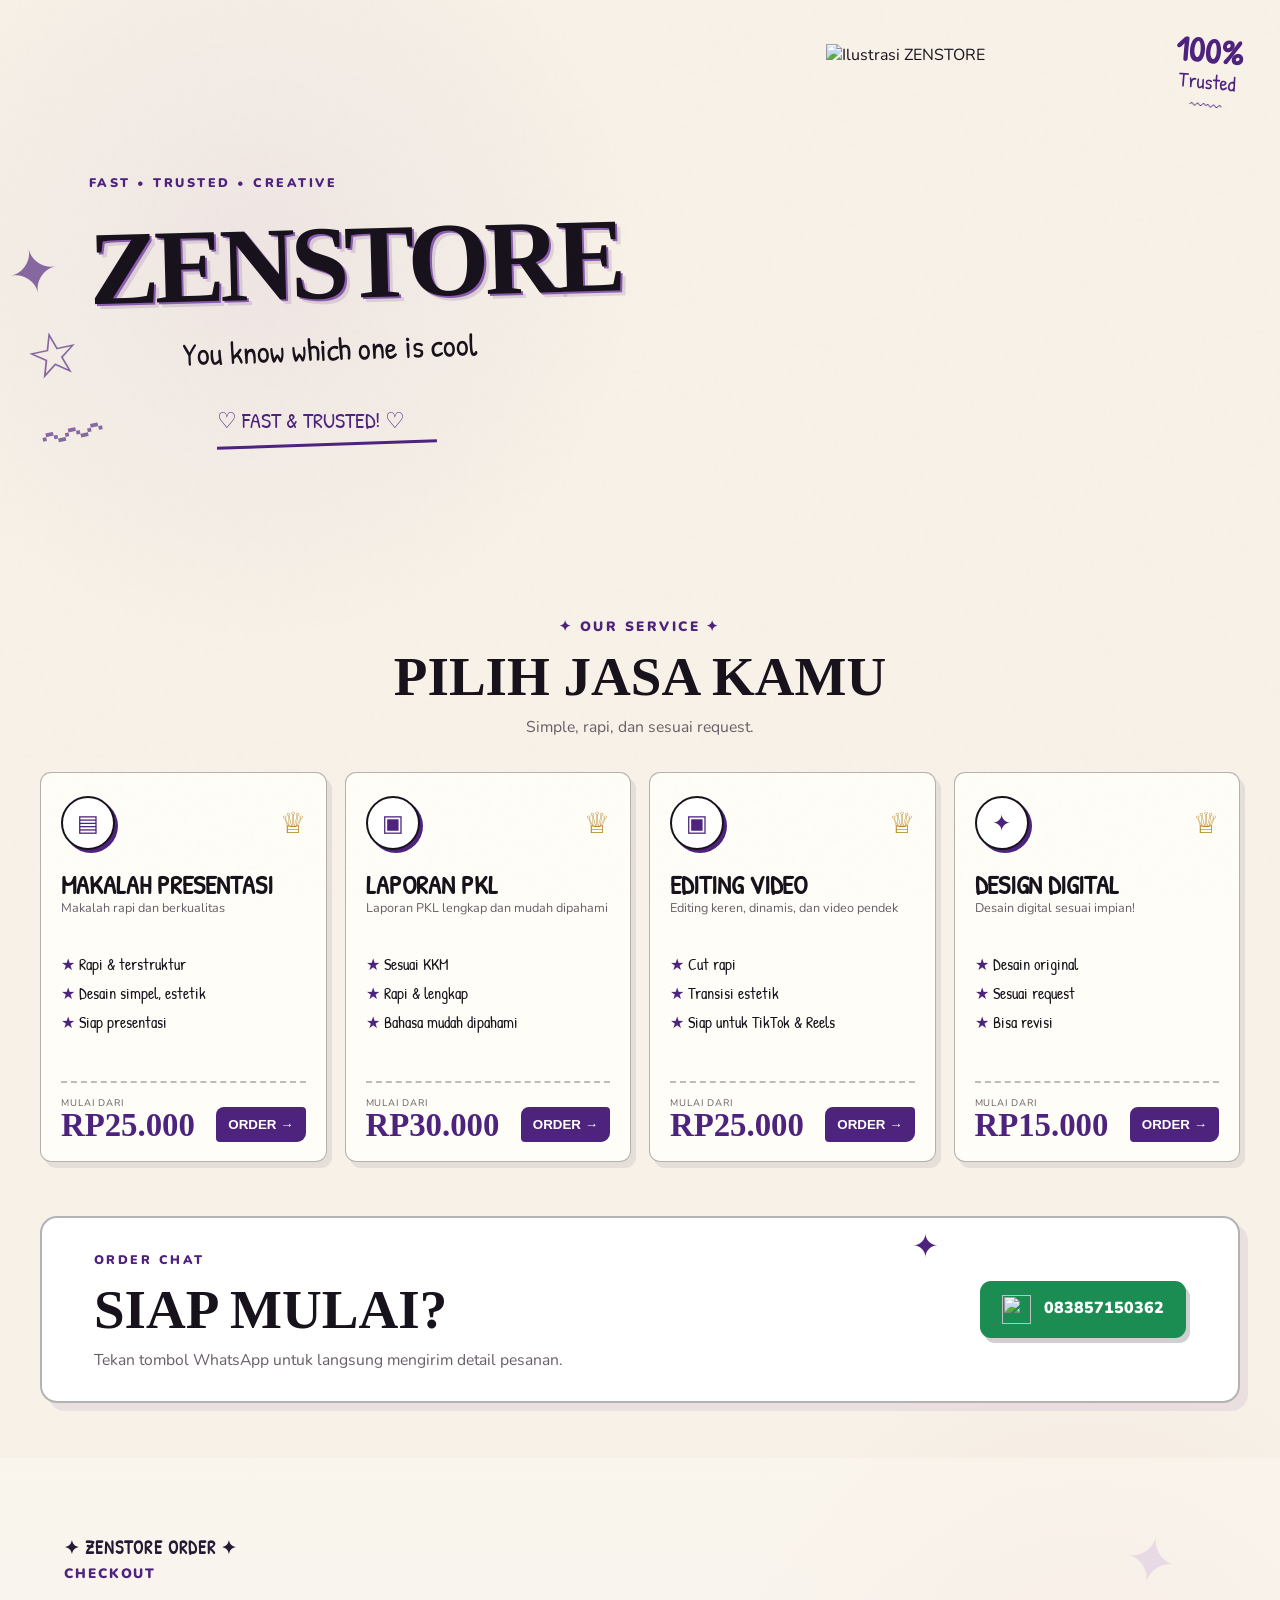
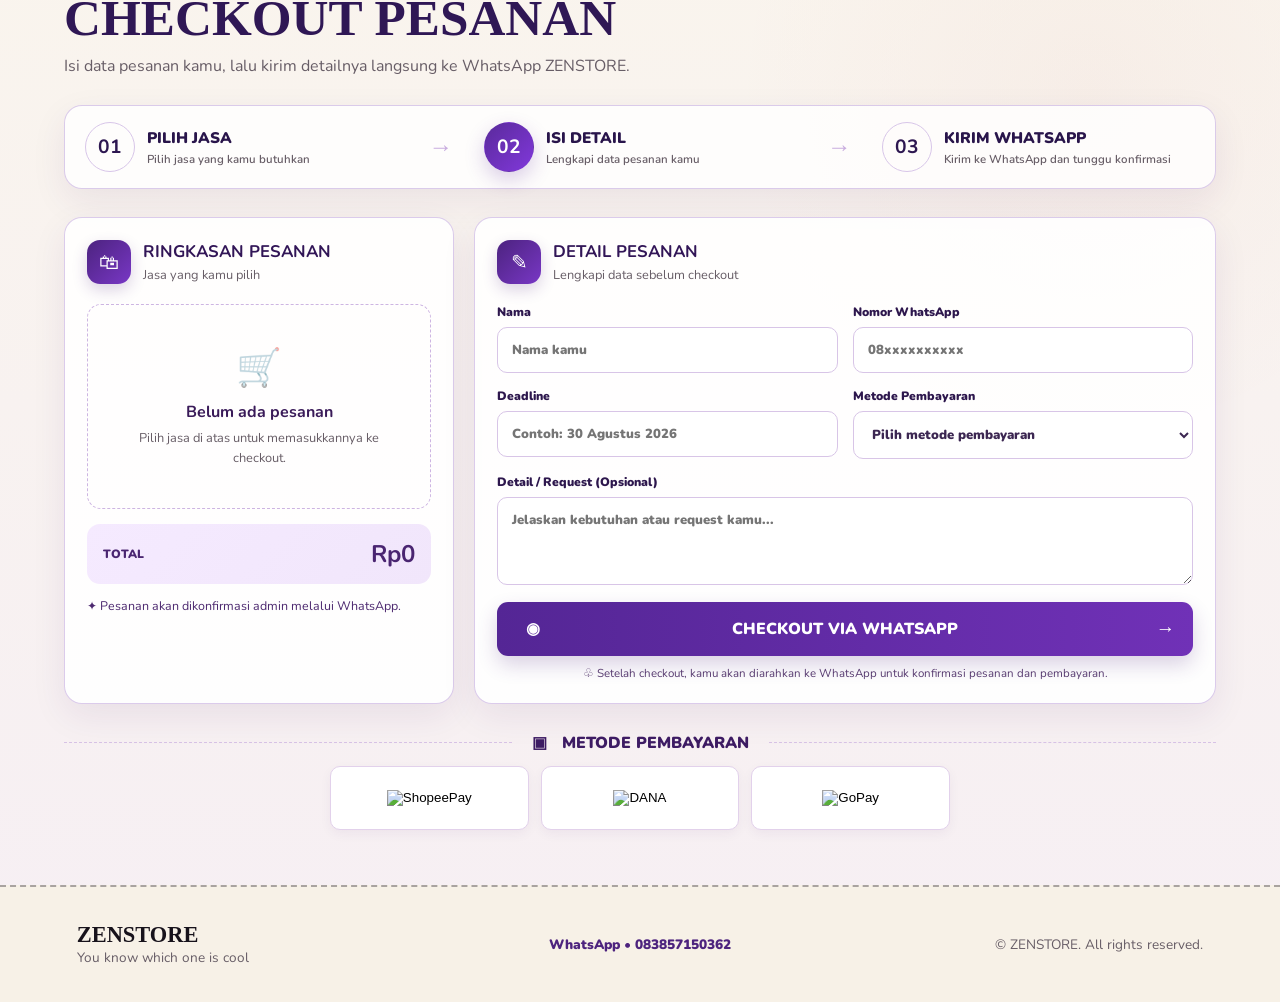
==== commit 20fc18a6: "Add files via upload" ====
--- a/index.html
+++ b/index.html
@@ -9,6 +9,14 @@
   <link rel="preconnect" href="https://fonts.googleapis.com">
   <link rel="preconnect" href="https://fonts.gstatic.com" crossorigin>
   <link href="https://fonts.googleapis.com/css2?family=Patrick+Hand&family=Permanent+Marker&family=Nunito:wght@400;600;700;800;900&display=swap" rel="stylesheet">
+
+<style>
+/* Compact payment logos */
+.payment-logo-row{gap:12px;max-width:620px;margin:12px auto 0}
+.payment-logo-card{height:64px;padding:6px 12px;border-radius:10px}
+.payment-logo-card img{max-width:95px;max-height:30px;width:auto;height:auto;object-fit:contain}
+@media(max-width:560px){.payment-logo-row{grid-template-columns:repeat(3,1fr);gap:8px}.payment-logo-card{height:56px;padding:5px}.payment-logo-card img{max-width:78px;max-height:25px}}
+</style>
 </head>
 <body>
   <header class="hero">
@@ -28,7 +36,7 @@
     </div>
 
     <div class="hero-art">
-      <img src="referensi.png?v=2" alt="Ilustrasi ZENSTORE">
+      <img src="./assets/referensi.png?v=2" alt="Ilustrasi ZENSTORE">
     </div>
   </header>
 
@@ -112,7 +120,7 @@
           <p>Tekan tombol WhatsApp untuk langsung mengirim detail pesanan.</p>
         </div>
         <a class="whatsapp-main" href="https://wa.me/6283857150362" target="_blank" rel="noopener">
-          <span class="wa-icon"><img src="whatsapp.png?v=2" alt=""></span>
+          <span class="wa-icon"><img src="./assets/whatsapp.png?v=2" alt=""></span>
           083857150362
         </a>
       </div>
@@ -171,9 +179,9 @@
       <div class="checkout-payment">
         <div class="payment-divider"><span>▣ &nbsp; METODE PEMBAYARAN</span></div>
         <div class="payment-logo-row">
-          <button type="button" class="payment-logo-card" data-method="ShopeePay"><img src="shopeepay.jpg" alt="ShopeePay"></button>
-          <button type="button" class="payment-logo-card" data-method="DANA"><img src="dana.png" alt="DANA"></button>
-          <button type="button" class="payment-logo-card" data-method="GoPay"><img src="gopay.png" alt="GoPay"></button>
+          <button type="button" class="payment-logo-card" data-method="ShopeePay"><img src="./assets/payment/shopeepay.jpg" alt="ShopeePay"></button>
+          <button type="button" class="payment-logo-card" data-method="DANA"><img src="./assets/payment/dana.png" alt="DANA"></button>
+          <button type="button" class="payment-logo-card" data-method="GoPay"><img src="./assets/payment/gopay.png" alt="GoPay"></button>
         </div>
       </div>
     </section>
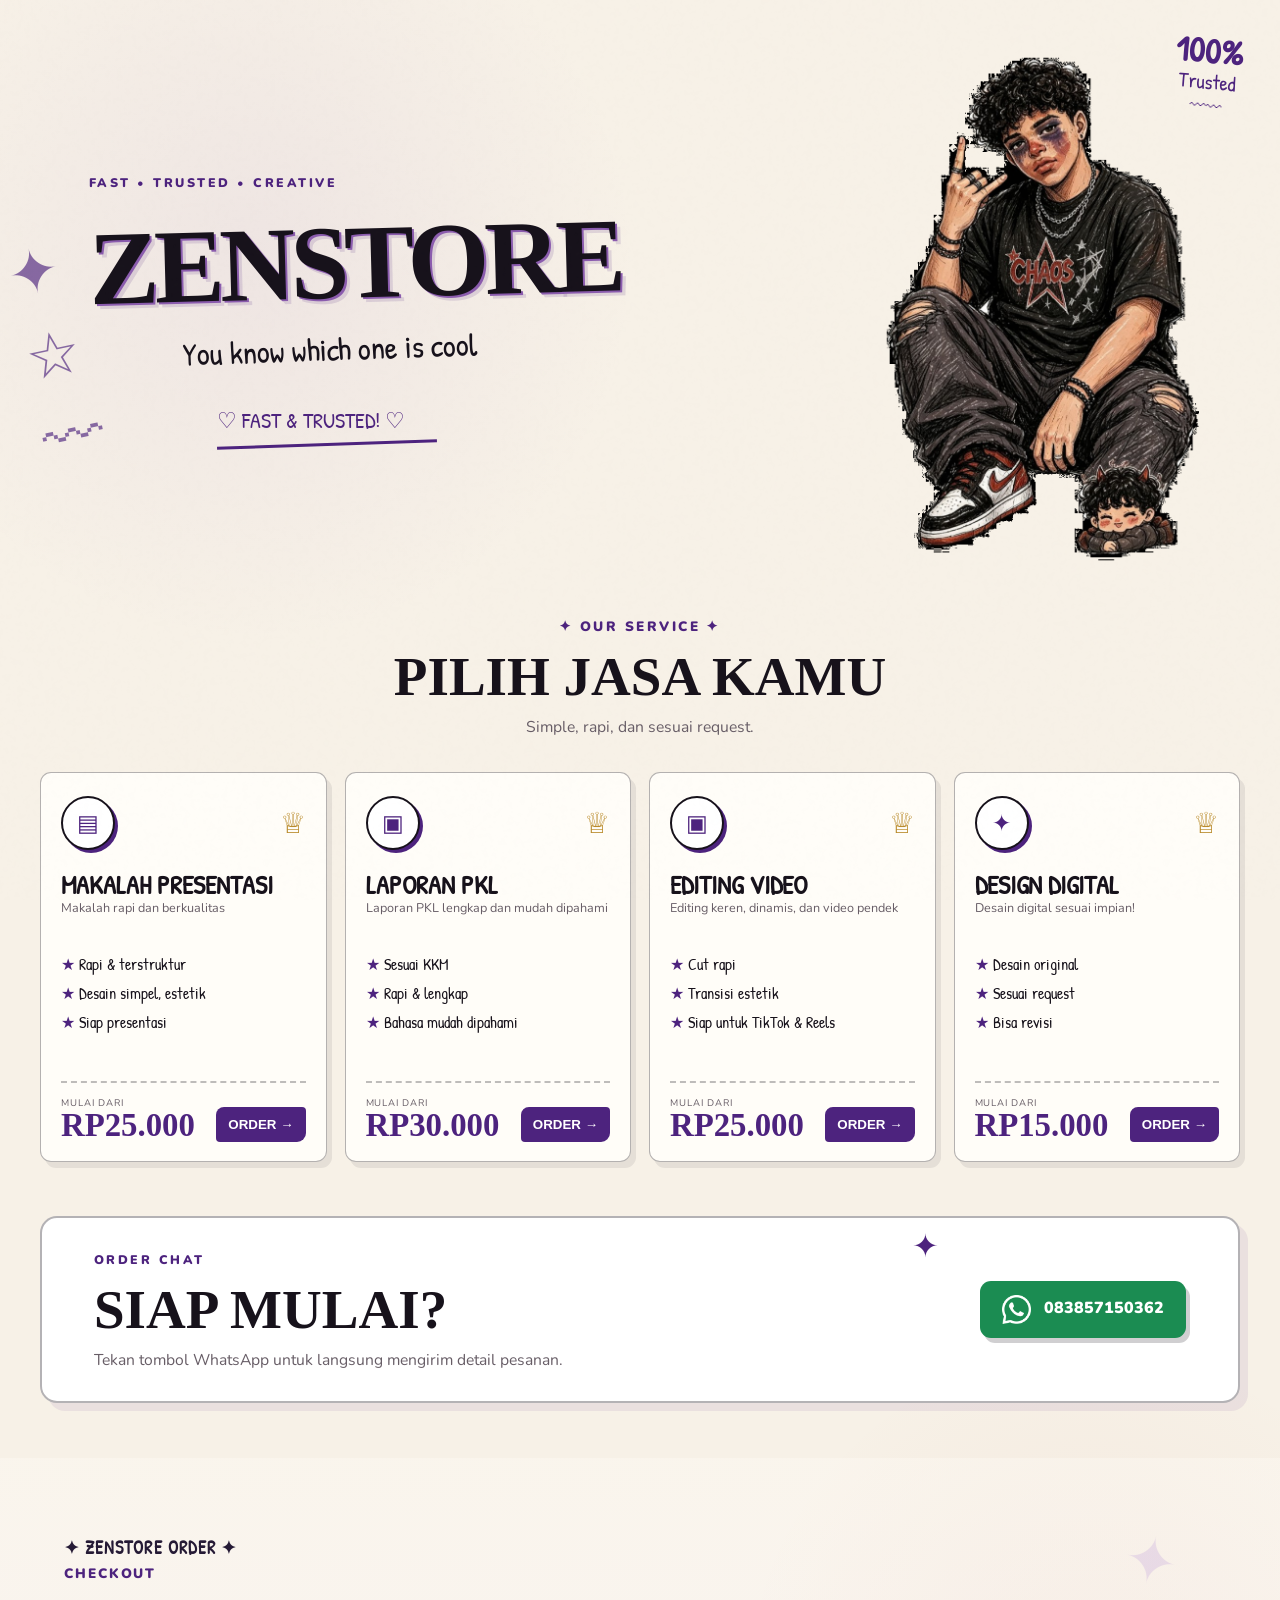
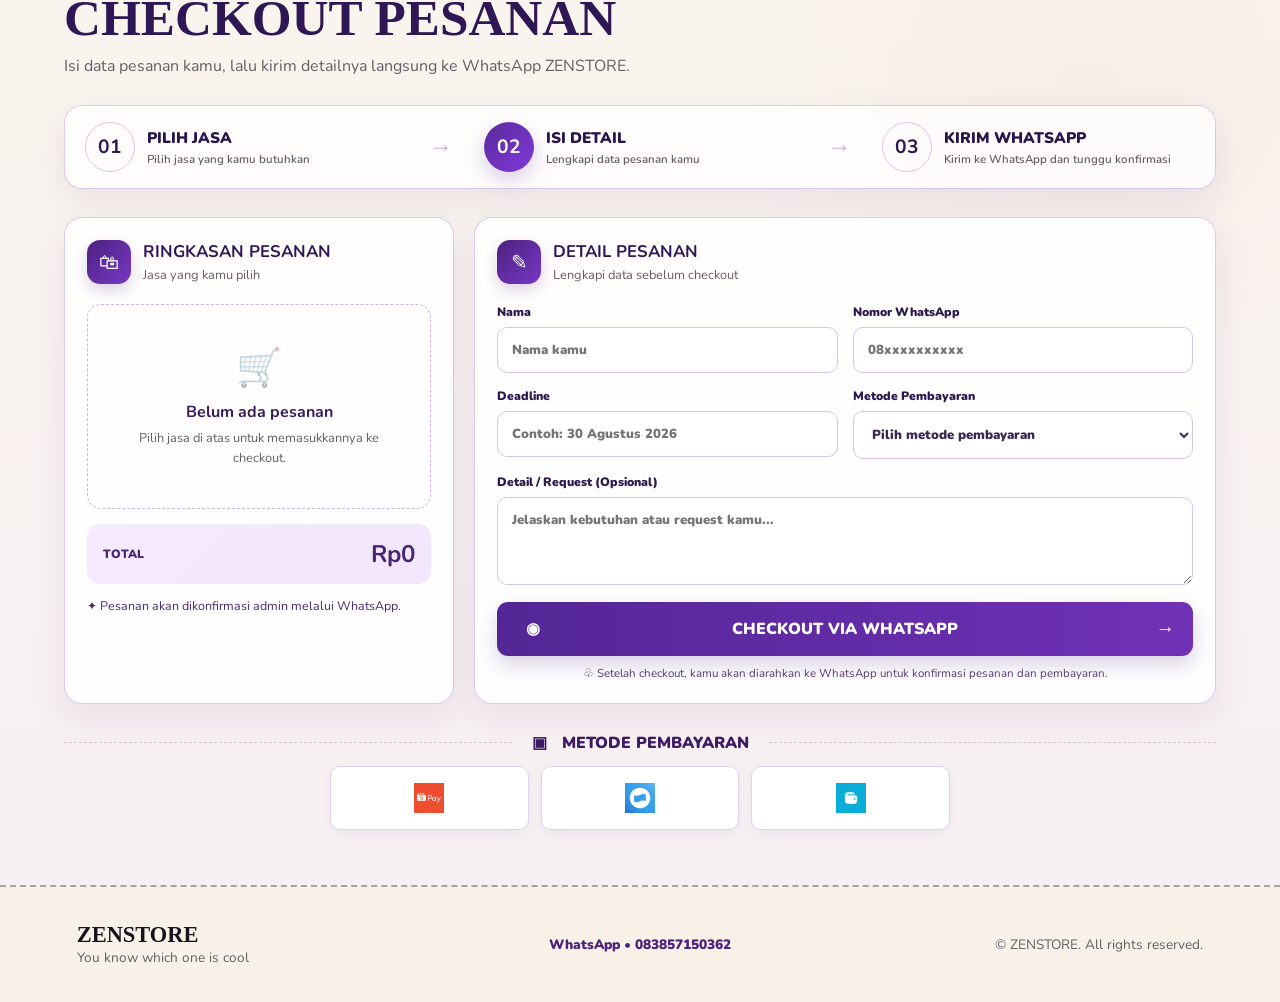
==== commit db4a80f0: "Update index.html" ====
--- a/index.html
+++ b/index.html
@@ -36,7 +36,7 @@
     </div>
 
     <div class="hero-art">
-      <img src="./assets/referensi.png?v=2" alt="Ilustrasi ZENSTORE">
+      <img src="referensi.png?v=2" alt="Ilustrasi ZENSTORE">
     </div>
   </header>
 
@@ -120,7 +120,7 @@
           <p>Tekan tombol WhatsApp untuk langsung mengirim detail pesanan.</p>
         </div>
         <a class="whatsapp-main" href="https://wa.me/6283857150362" target="_blank" rel="noopener">
-          <span class="wa-icon"><img src="./assets/whatsapp.png?v=2" alt=""></span>
+          <span class="wa-icon"><img src="whatsapp.png?v=2" alt=""></span>
           083857150362
         </a>
       </div>
@@ -179,9 +179,9 @@
       <div class="checkout-payment">
         <div class="payment-divider"><span>▣ &nbsp; METODE PEMBAYARAN</span></div>
         <div class="payment-logo-row">
-          <button type="button" class="payment-logo-card" data-method="ShopeePay"><img src="./assets/payment/shopeepay.jpg" alt="ShopeePay"></button>
-          <button type="button" class="payment-logo-card" data-method="DANA"><img src="./assets/payment/dana.png" alt="DANA"></button>
-          <button type="button" class="payment-logo-card" data-method="GoPay"><img src="./assets/payment/gopay.png" alt="GoPay"></button>
+          <button type="button" class="payment-logo-card" data-method="ShopeePay"><img src="shopeepay.jpg" alt="ShopeePay"></button>
+          <button type="button" class="payment-logo-card" data-method="DANA"><img src="dana.png" alt="DANA"></button>
+          <button type="button" class="payment-logo-card" data-method="GoPay"><img src="gopay.png" alt="GoPay"></button>
         </div>
       </div>
     </section>
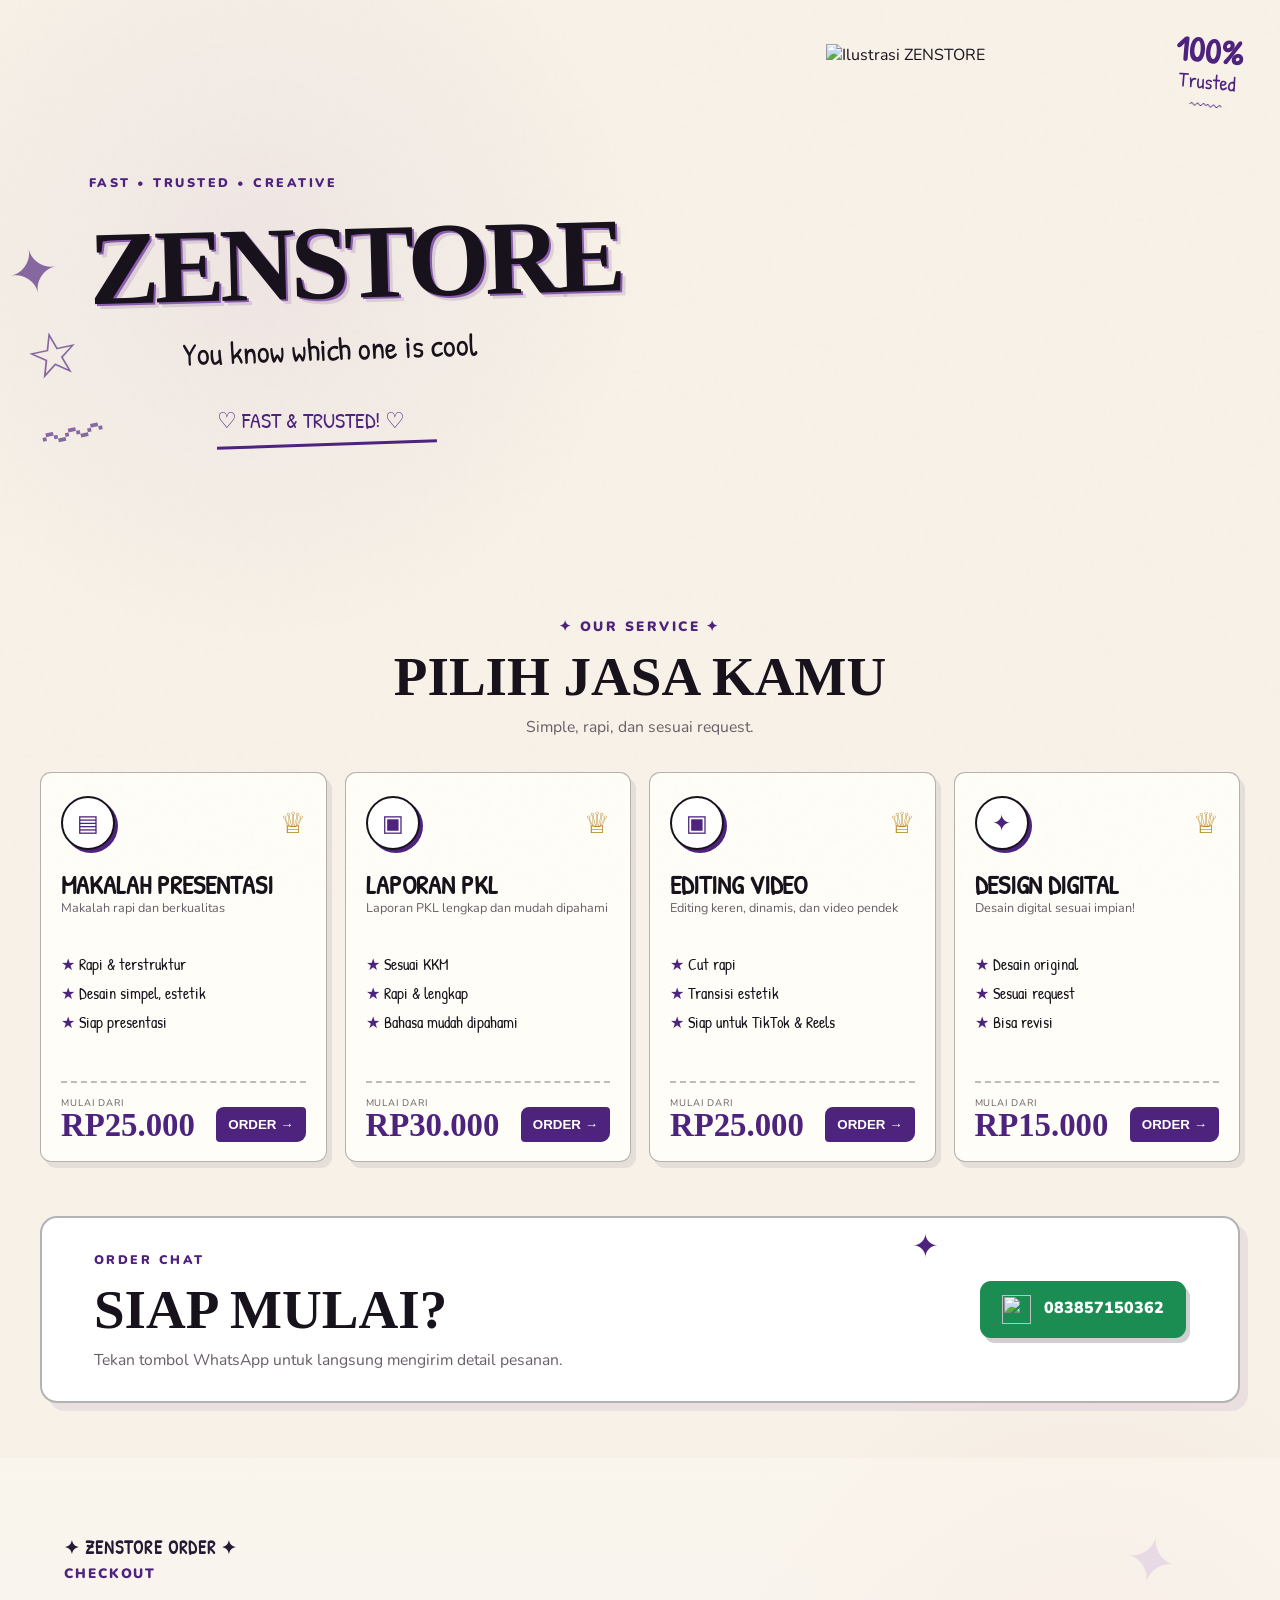
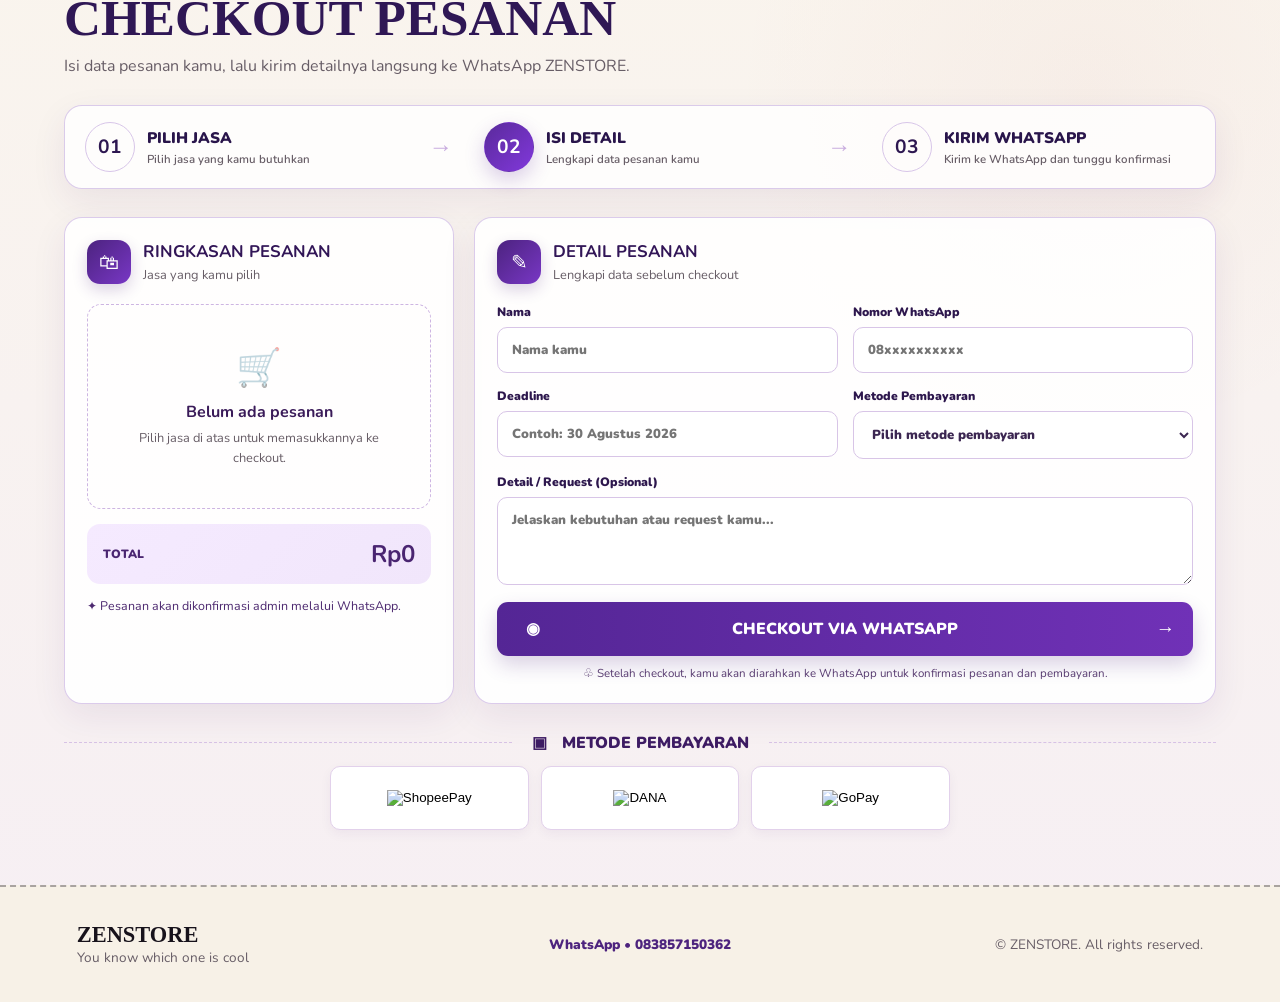
==== commit 35fc8d3d: "Add files via upload" ====
--- a/index.html
+++ b/index.html
@@ -36,7 +36,7 @@
     </div>
 
     <div class="hero-art">
-      <img src="referensi.png?v=2" alt="Ilustrasi ZENSTORE">
+      <img src="./assets/referensi.png?v=2" alt="Ilustrasi ZENSTORE">
     </div>
   </header>
 
@@ -120,7 +120,7 @@
           <p>Tekan tombol WhatsApp untuk langsung mengirim detail pesanan.</p>
         </div>
         <a class="whatsapp-main" href="https://wa.me/6283857150362" target="_blank" rel="noopener">
-          <span class="wa-icon"><img src="whatsapp.png?v=2" alt=""></span>
+          <span class="wa-icon"><img src="./assets/whatsapp.png?v=2" alt=""></span>
           083857150362
         </a>
       </div>
@@ -179,9 +179,9 @@
       <div class="checkout-payment">
         <div class="payment-divider"><span>▣ &nbsp; METODE PEMBAYARAN</span></div>
         <div class="payment-logo-row">
-          <button type="button" class="payment-logo-card" data-method="ShopeePay"><img src="shopeepay.jpg" alt="ShopeePay"></button>
-          <button type="button" class="payment-logo-card" data-method="DANA"><img src="dana.png" alt="DANA"></button>
-          <button type="button" class="payment-logo-card" data-method="GoPay"><img src="gopay.png" alt="GoPay"></button>
+          <button type="button" class="payment-logo-card" data-method="ShopeePay"><img src="./assets/payment/shopeepay.png" alt="ShopeePay"></button>
+          <button type="button" class="payment-logo-card" data-method="DANA"><img src="./assets/payment/dana.png" alt="DANA"></button>
+          <button type="button" class="payment-logo-card" data-method="GoPay"><img src="./assets/payment/gopay.png" alt="GoPay"></button>
         </div>
       </div>
     </section>
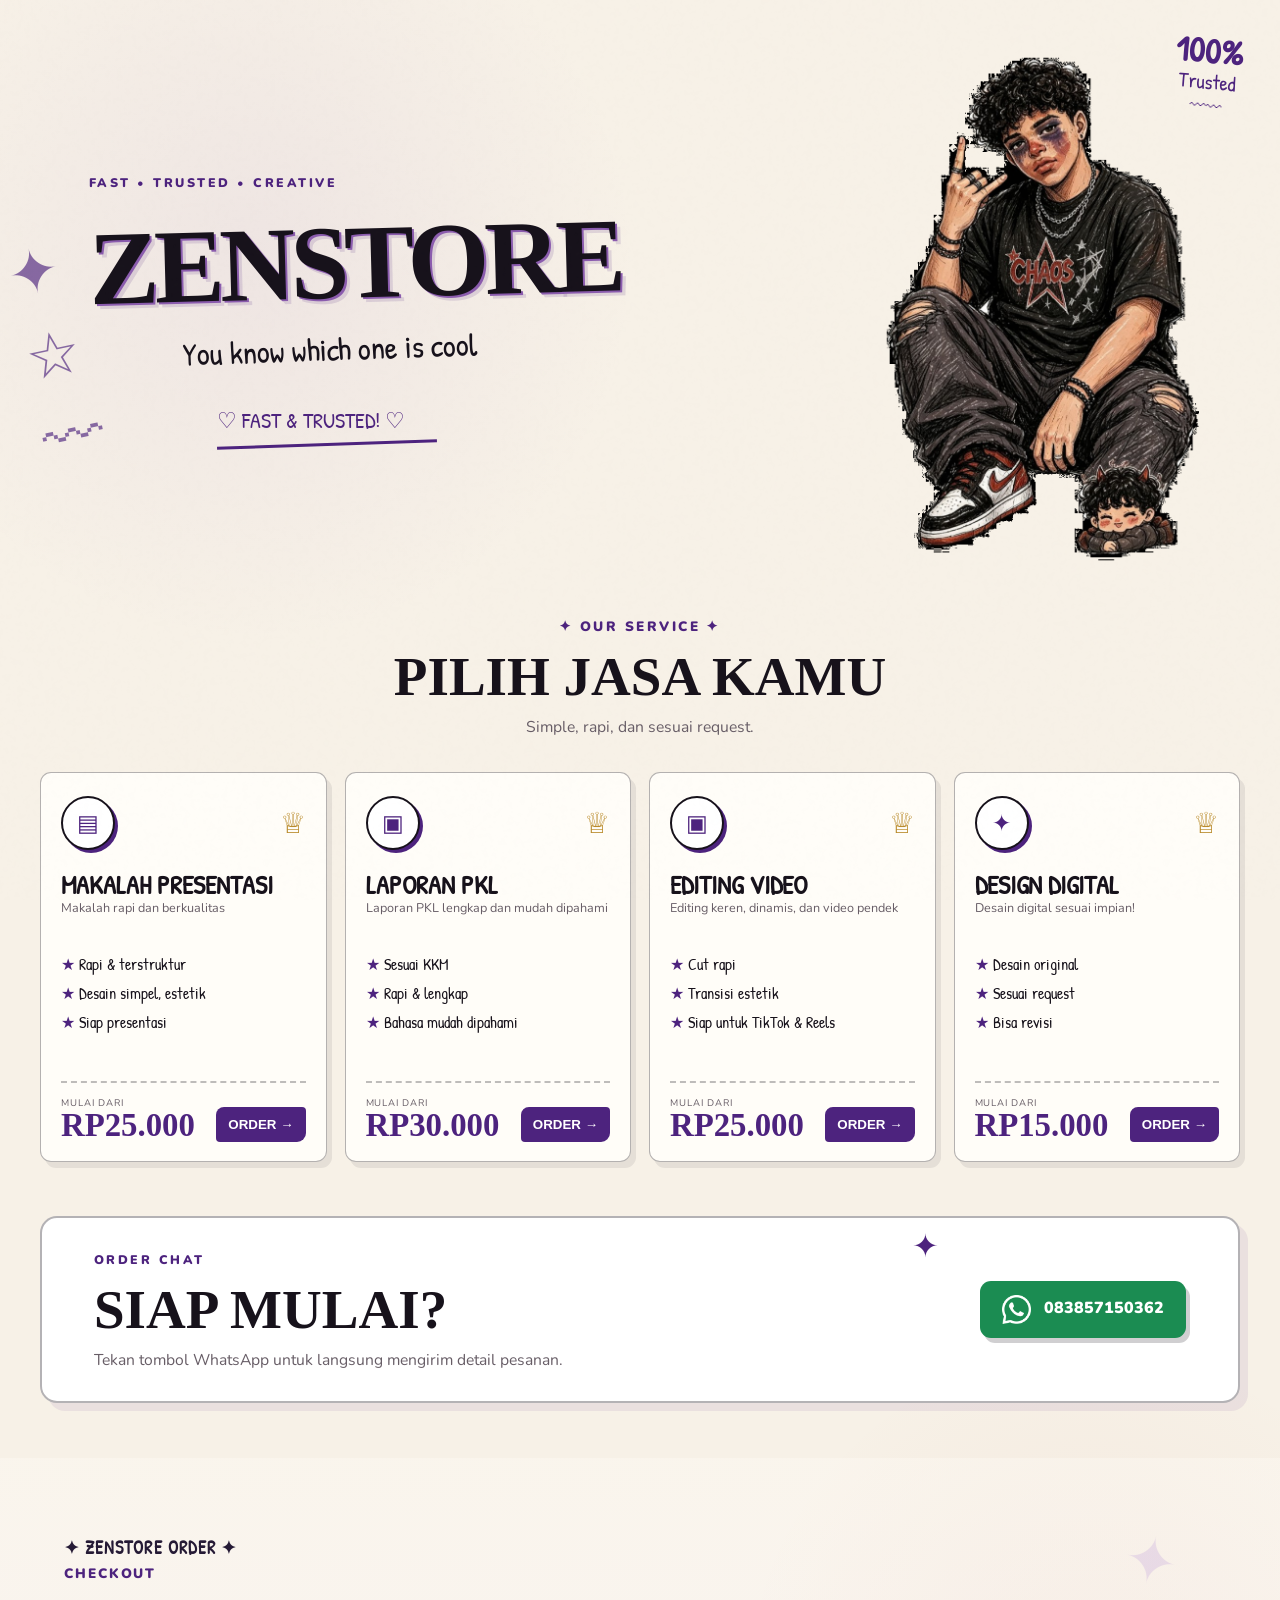
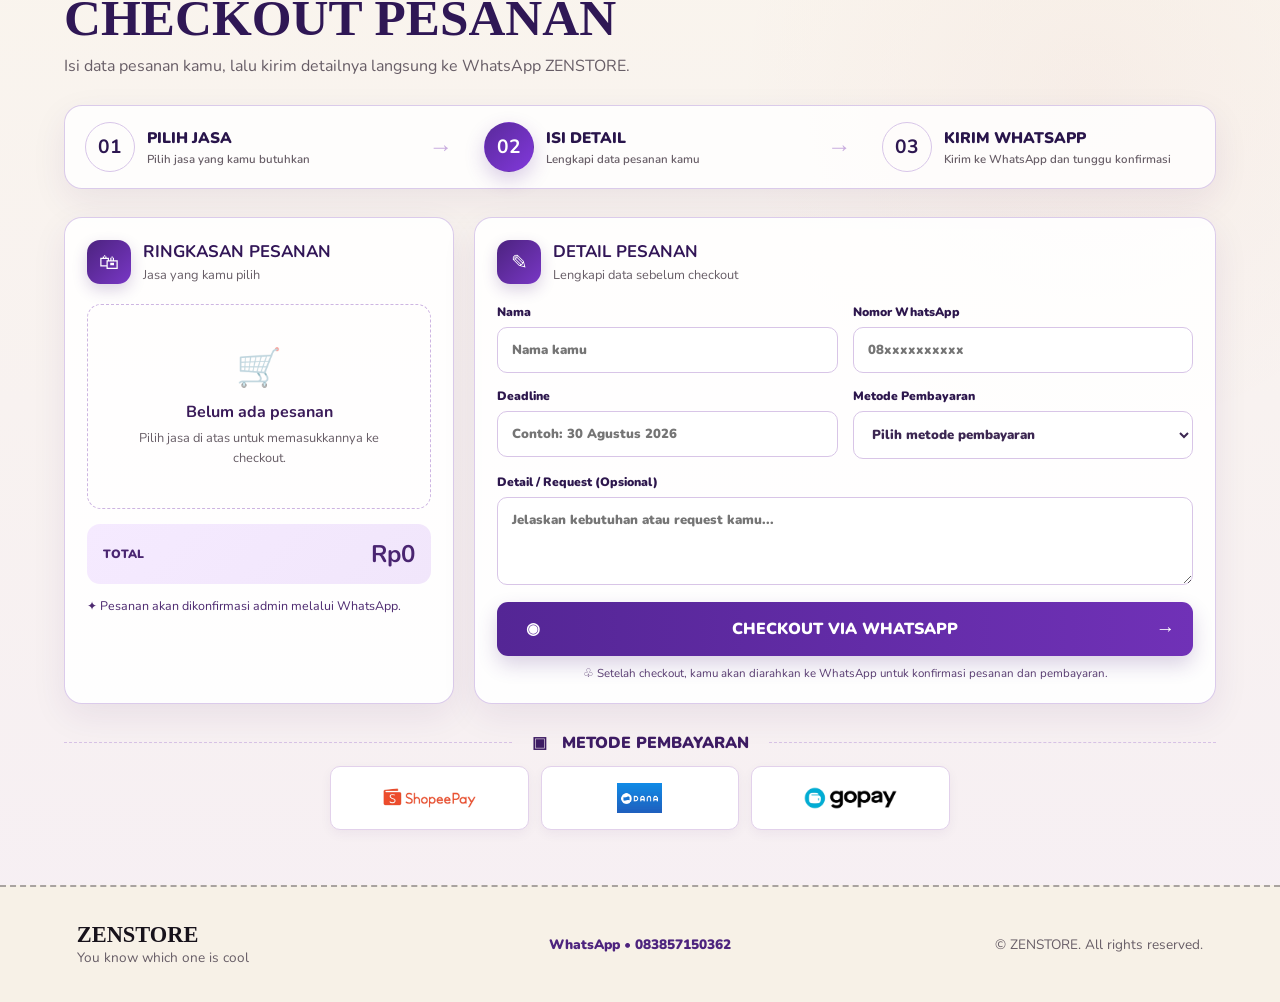
==== commit 349dd068: "Update index.html" ====
--- a/index.html
+++ b/index.html
@@ -36,7 +36,7 @@
     </div>
 
     <div class="hero-art">
-      <img src="./assets/referensi.png?v=2" alt="Ilustrasi ZENSTORE">
+      <img src="referensi.png?v=2" alt="Ilustrasi ZENSTORE">
     </div>
   </header>
 
@@ -120,7 +120,7 @@
           <p>Tekan tombol WhatsApp untuk langsung mengirim detail pesanan.</p>
         </div>
         <a class="whatsapp-main" href="https://wa.me/6283857150362" target="_blank" rel="noopener">
-          <span class="wa-icon"><img src="./assets/whatsapp.png?v=2" alt=""></span>
+          <span class="wa-icon"><img src="whatsapp.png?v=2" alt=""></span>
           083857150362
         </a>
       </div>
@@ -179,9 +179,9 @@
       <div class="checkout-payment">
         <div class="payment-divider"><span>▣ &nbsp; METODE PEMBAYARAN</span></div>
         <div class="payment-logo-row">
-          <button type="button" class="payment-logo-card" data-method="ShopeePay"><img src="./assets/payment/shopeepay.png" alt="ShopeePay"></button>
-          <button type="button" class="payment-logo-card" data-method="DANA"><img src="./assets/payment/dana.png" alt="DANA"></button>
-          <button type="button" class="payment-logo-card" data-method="GoPay"><img src="./assets/payment/gopay.png" alt="GoPay"></button>
+          <button type="button" class="payment-logo-card" data-method="ShopeePay"><img src="shopeepay.png" alt="ShopeePay"></button>
+          <button type="button" class="payment-logo-card" data-method="DANA"><img src="dana.png" alt="DANA"></button>
+          <button type="button" class="payment-logo-card" data-method="GoPay"><img src="gopay.png" alt="GoPay"></button>
         </div>
       </div>
     </section>
